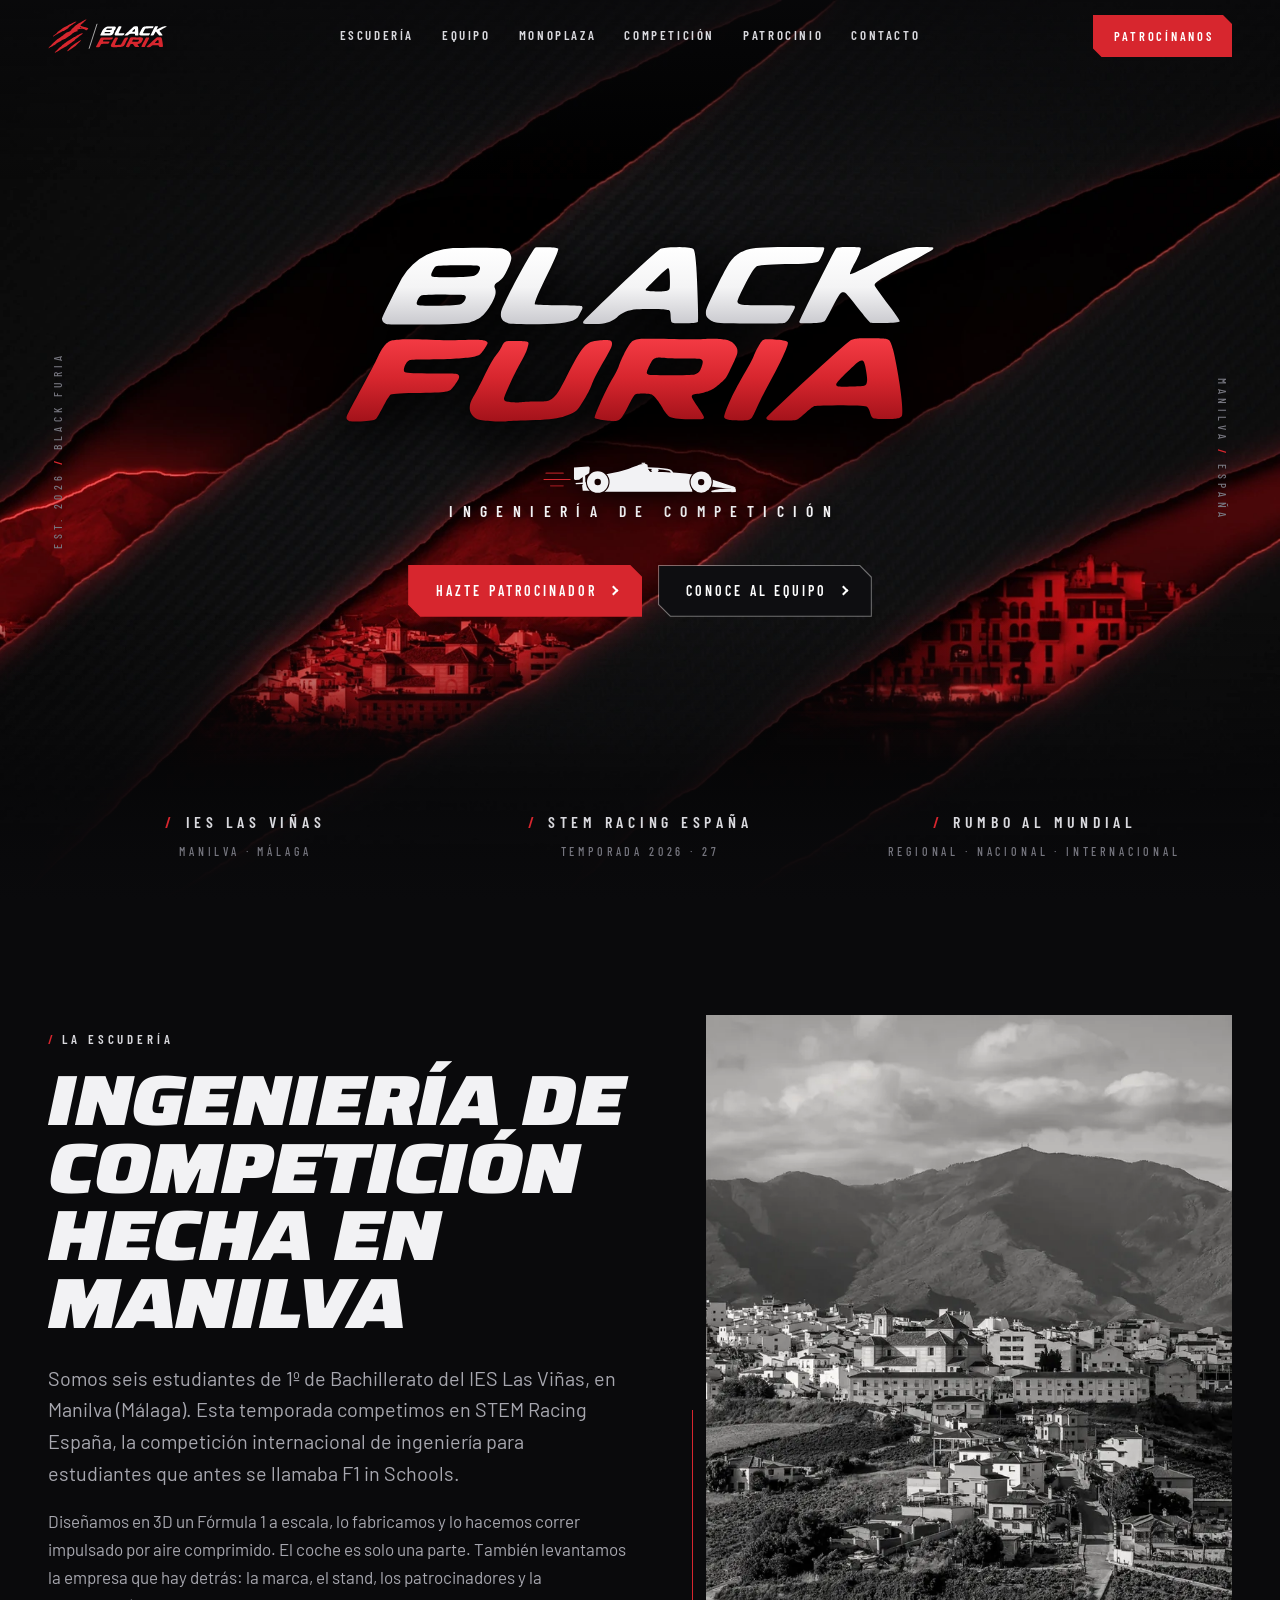
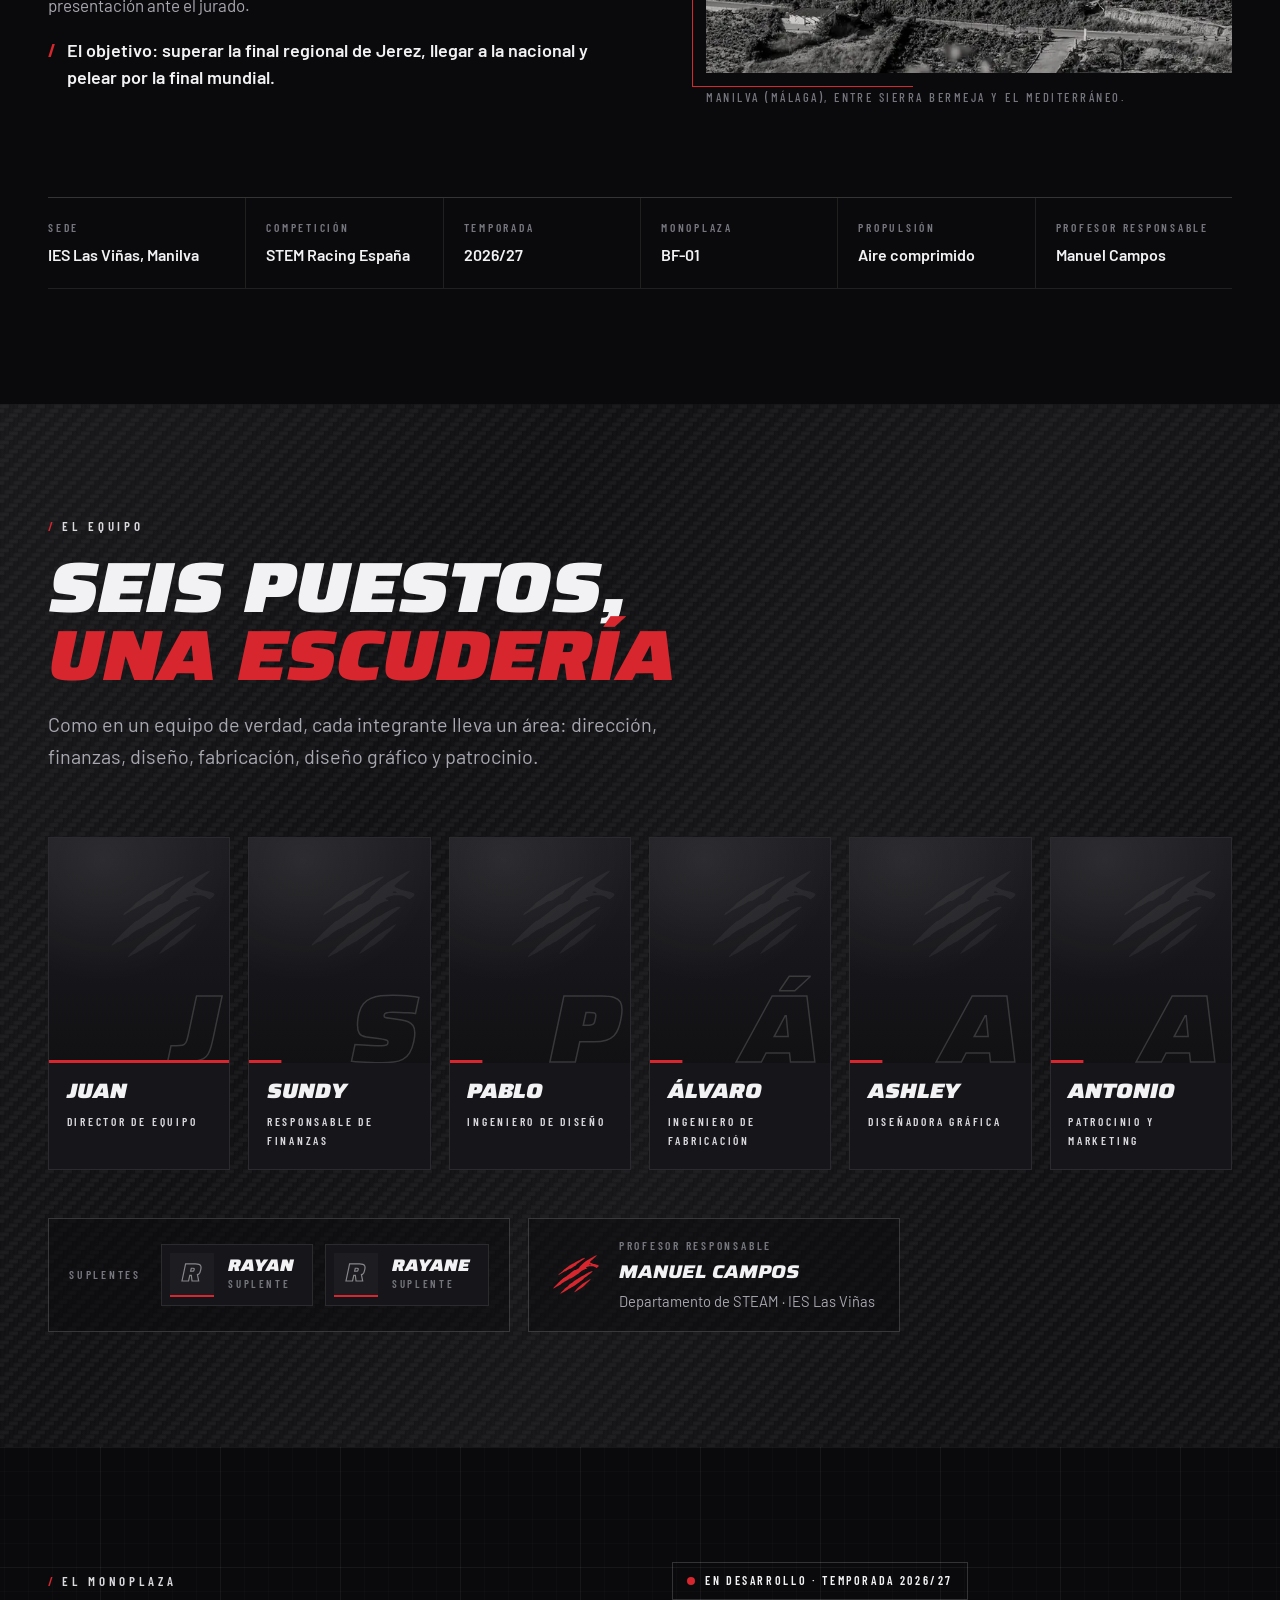
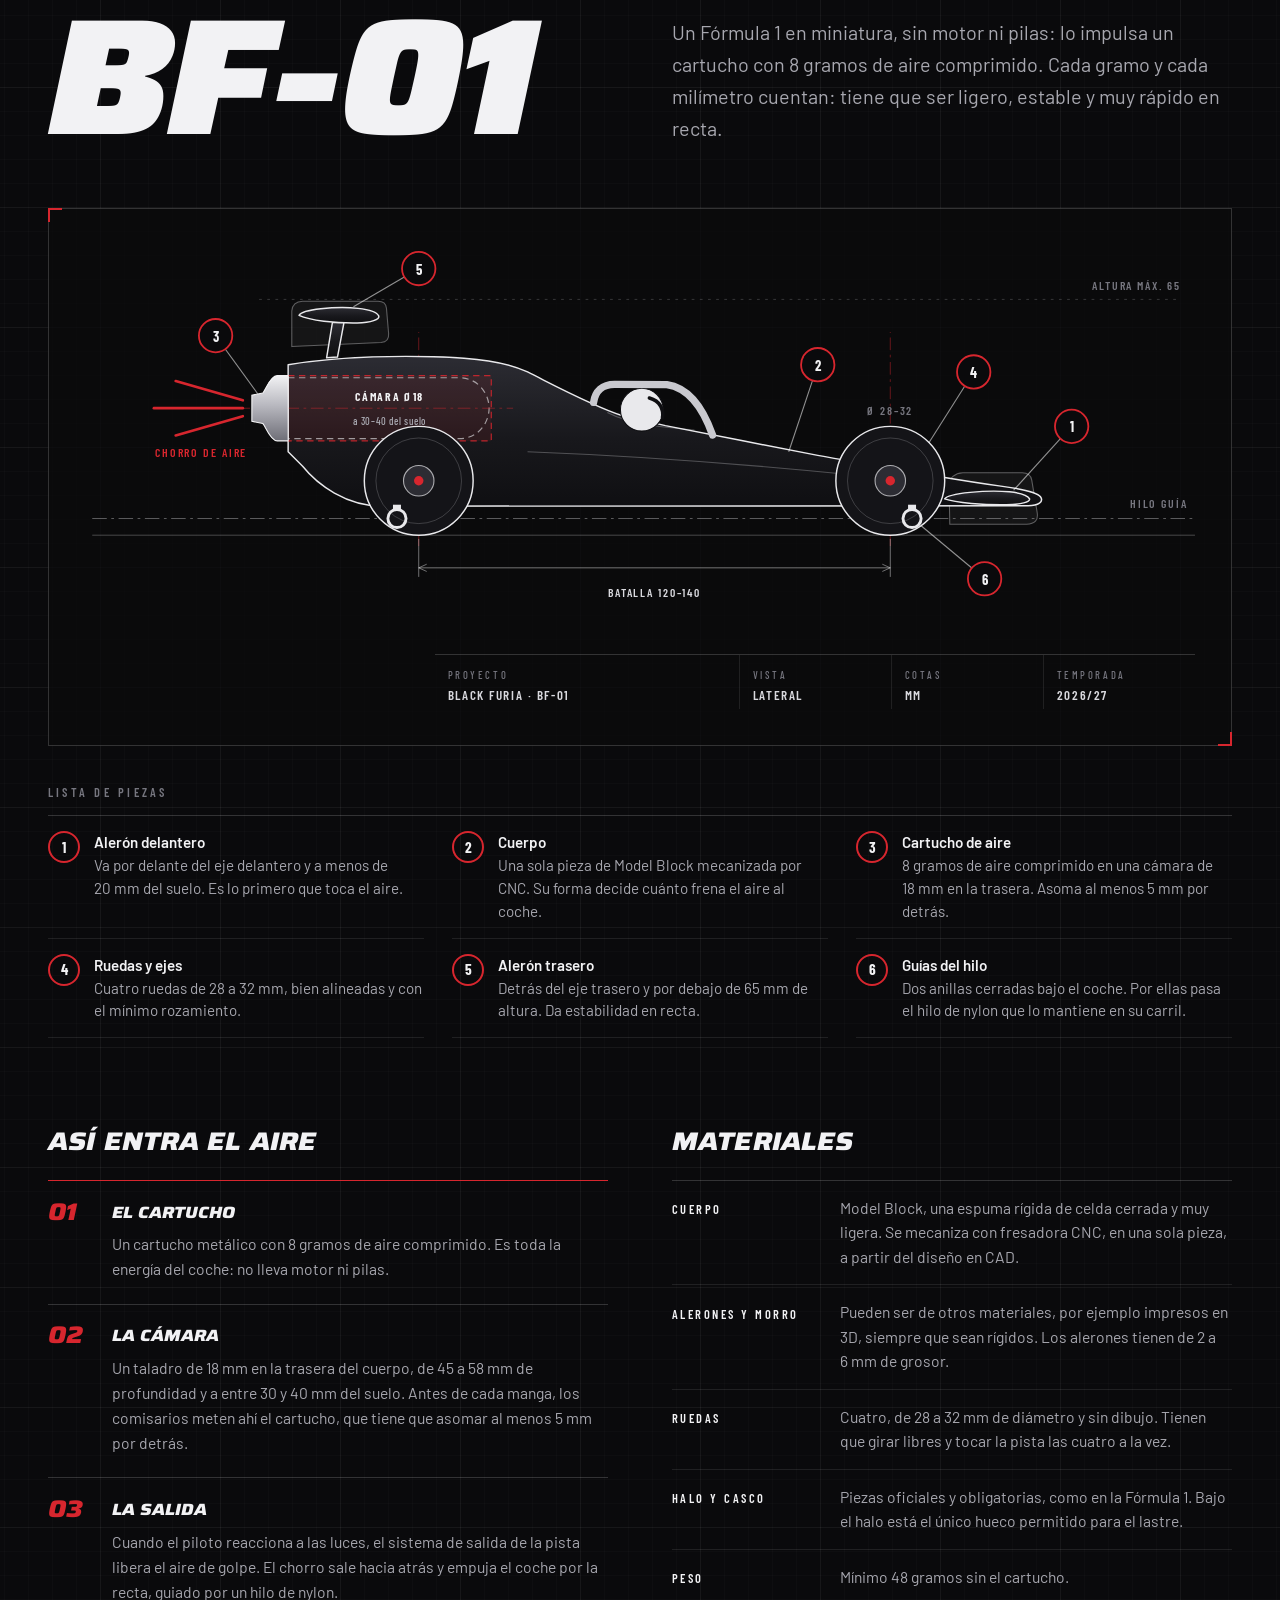
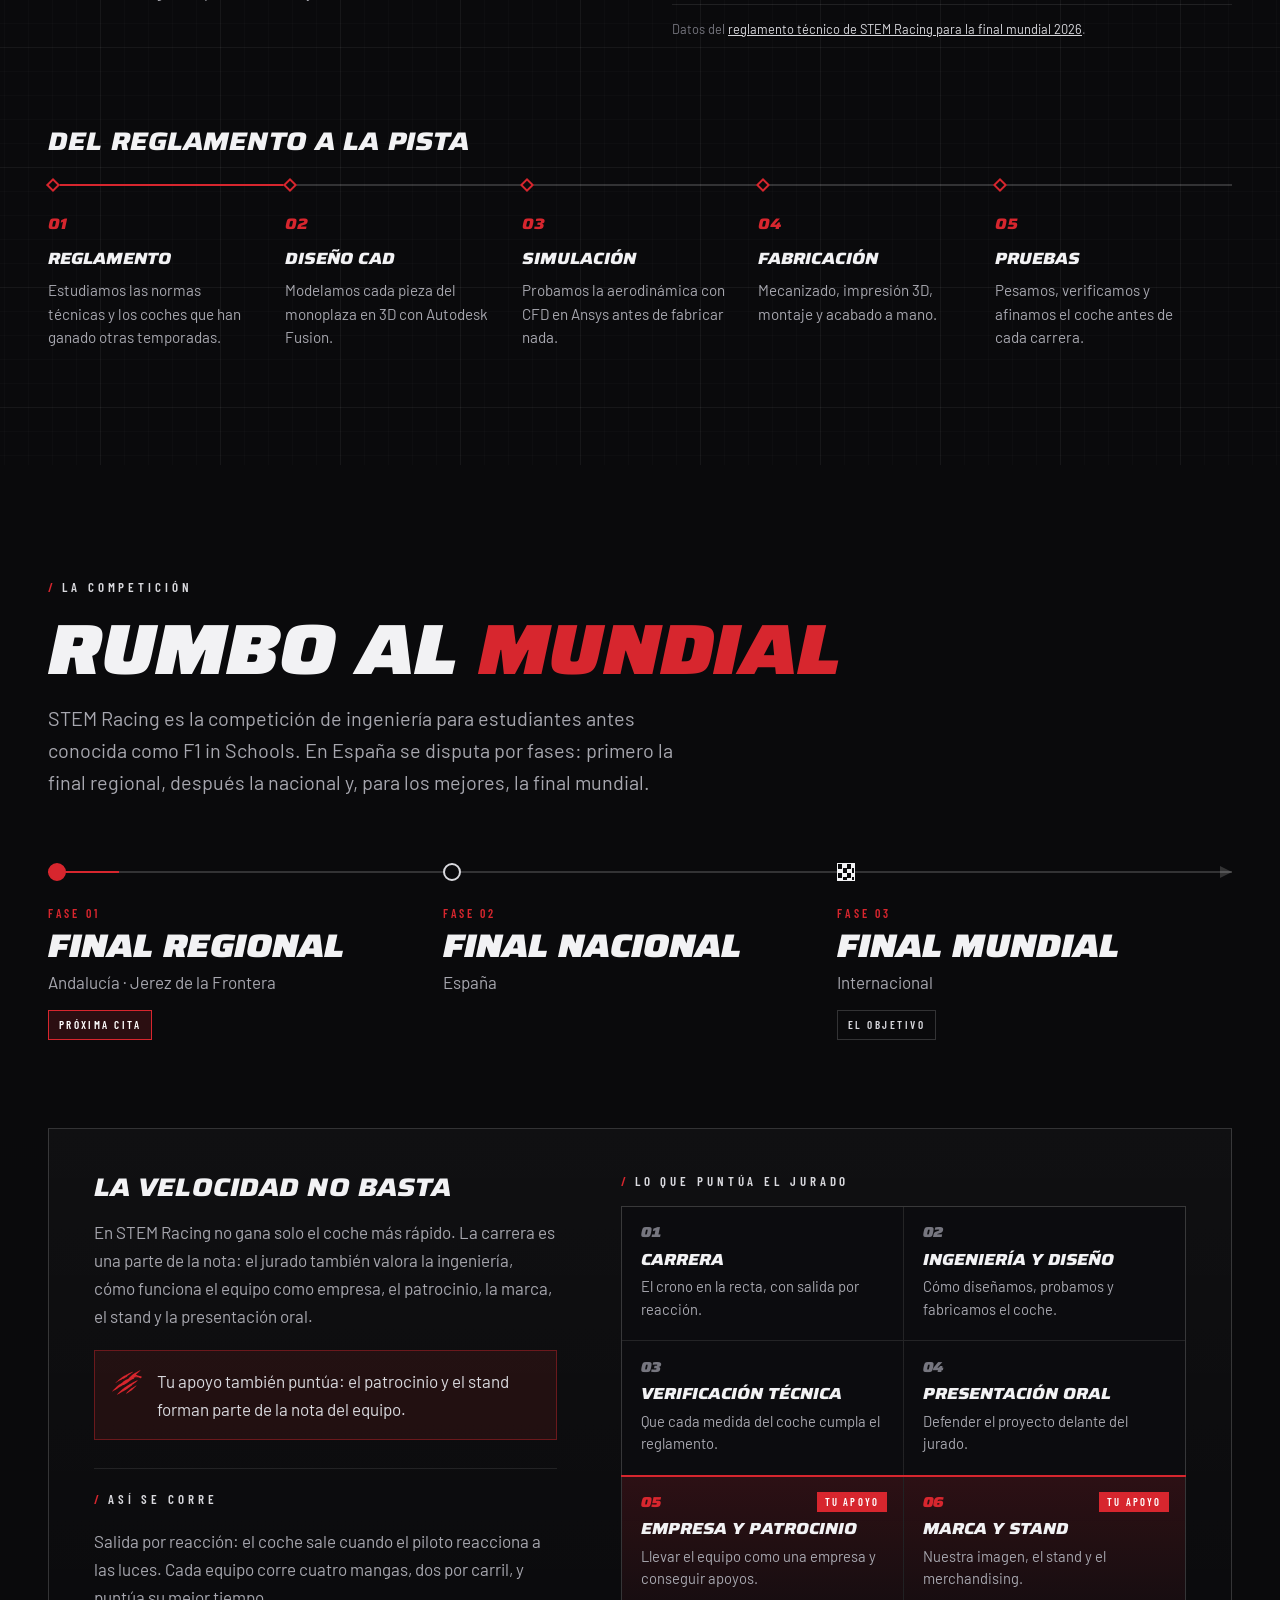
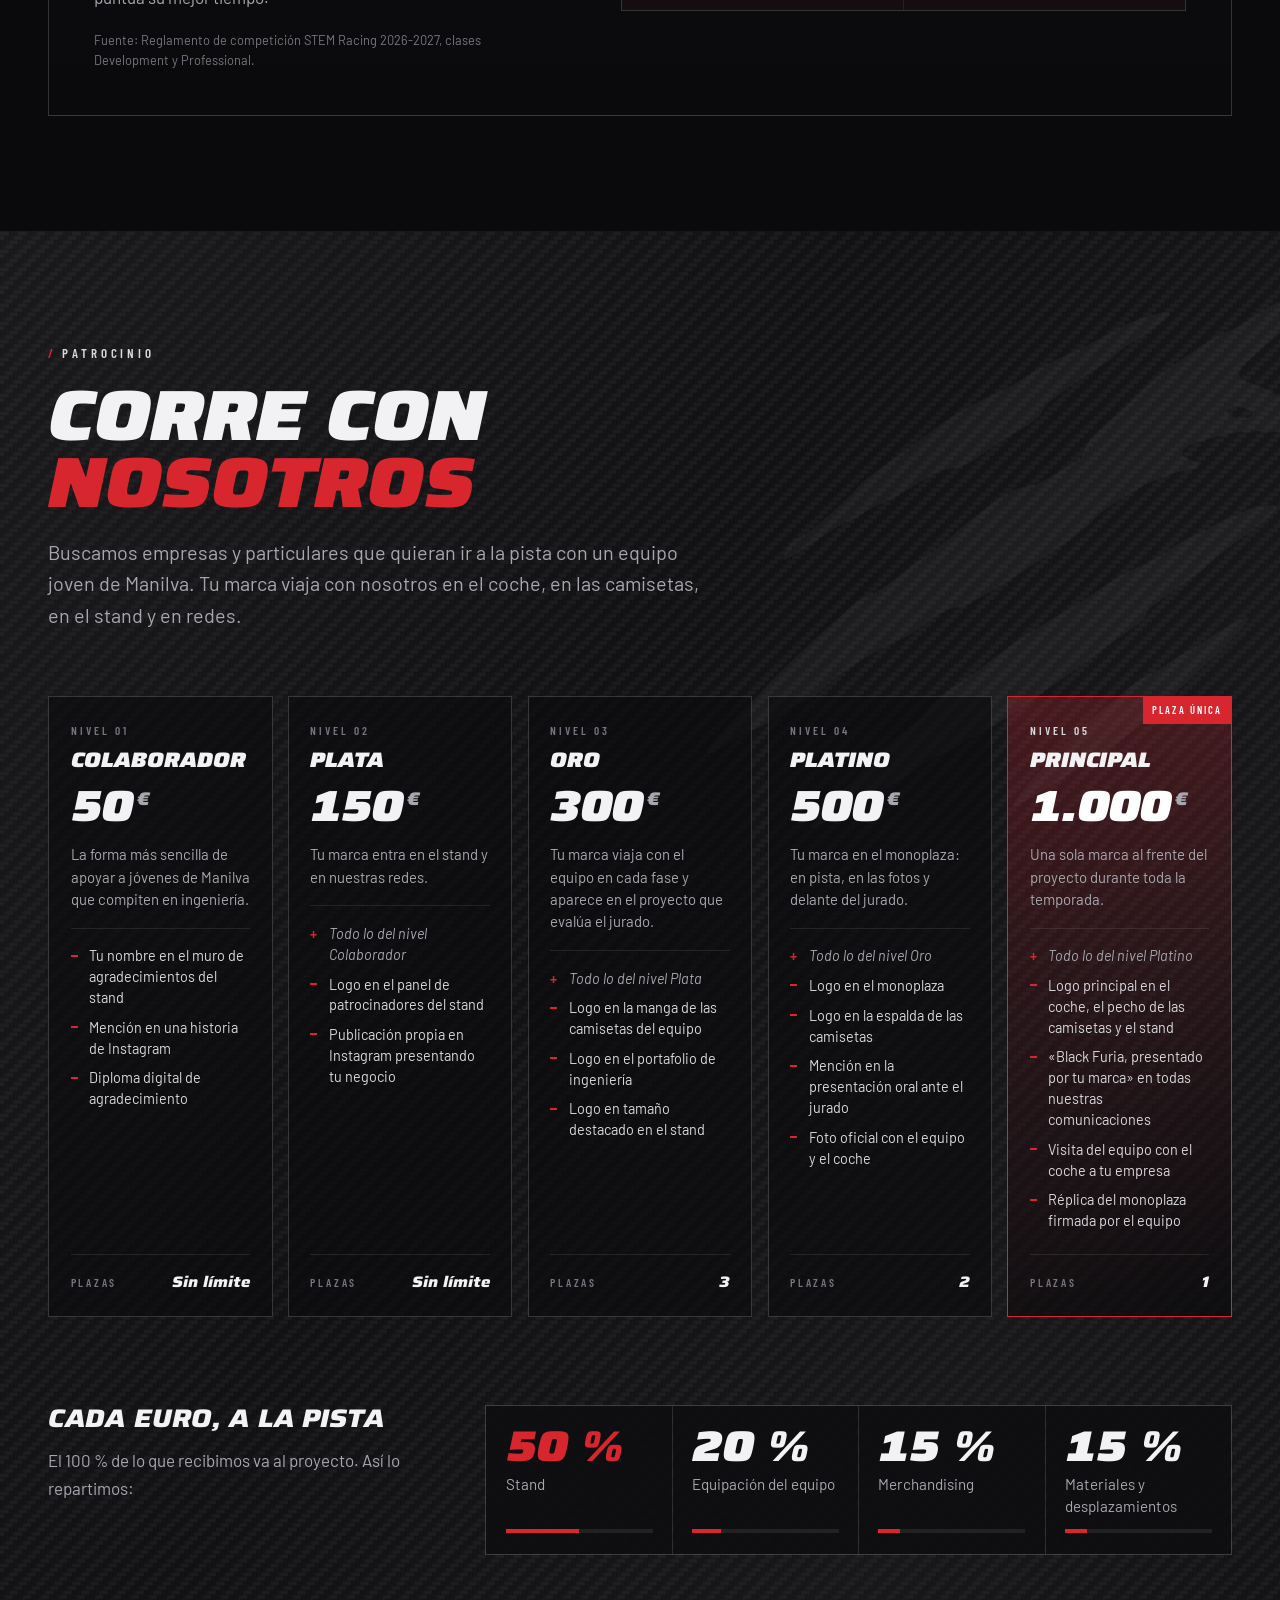
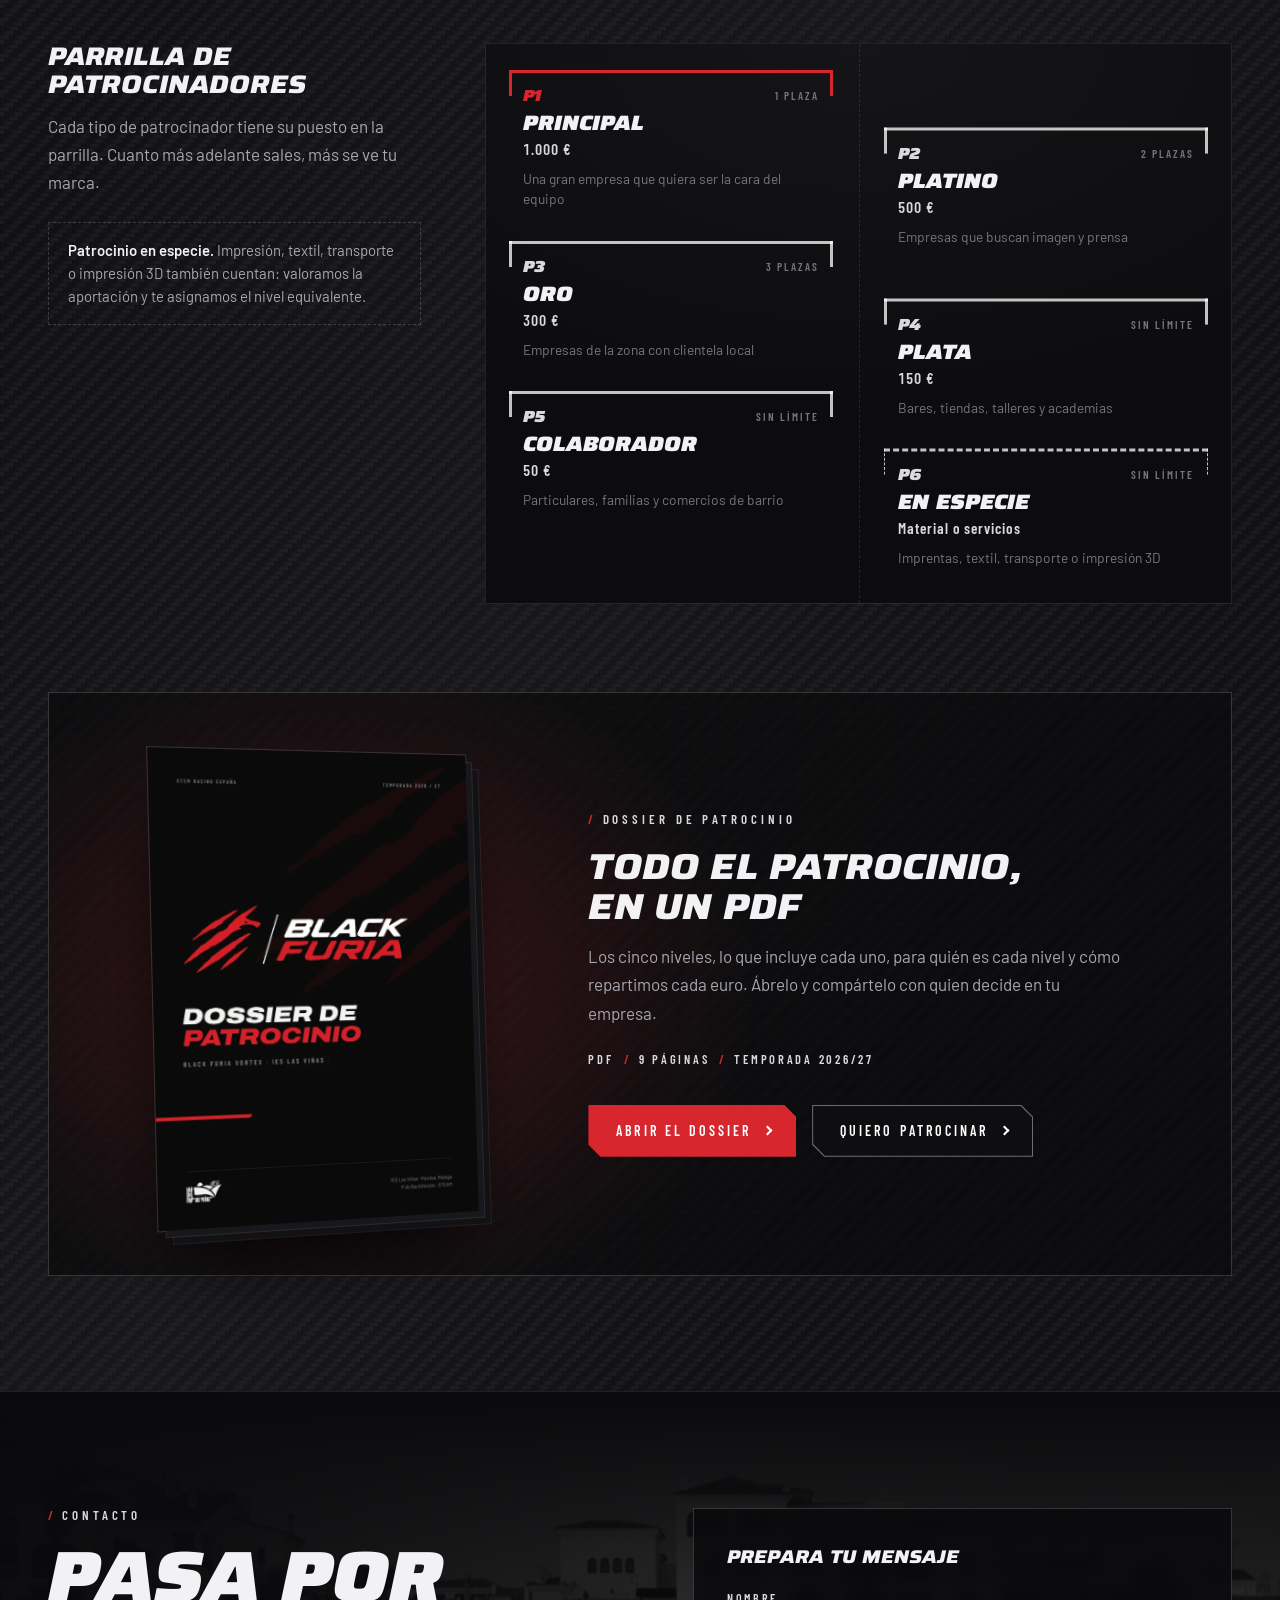
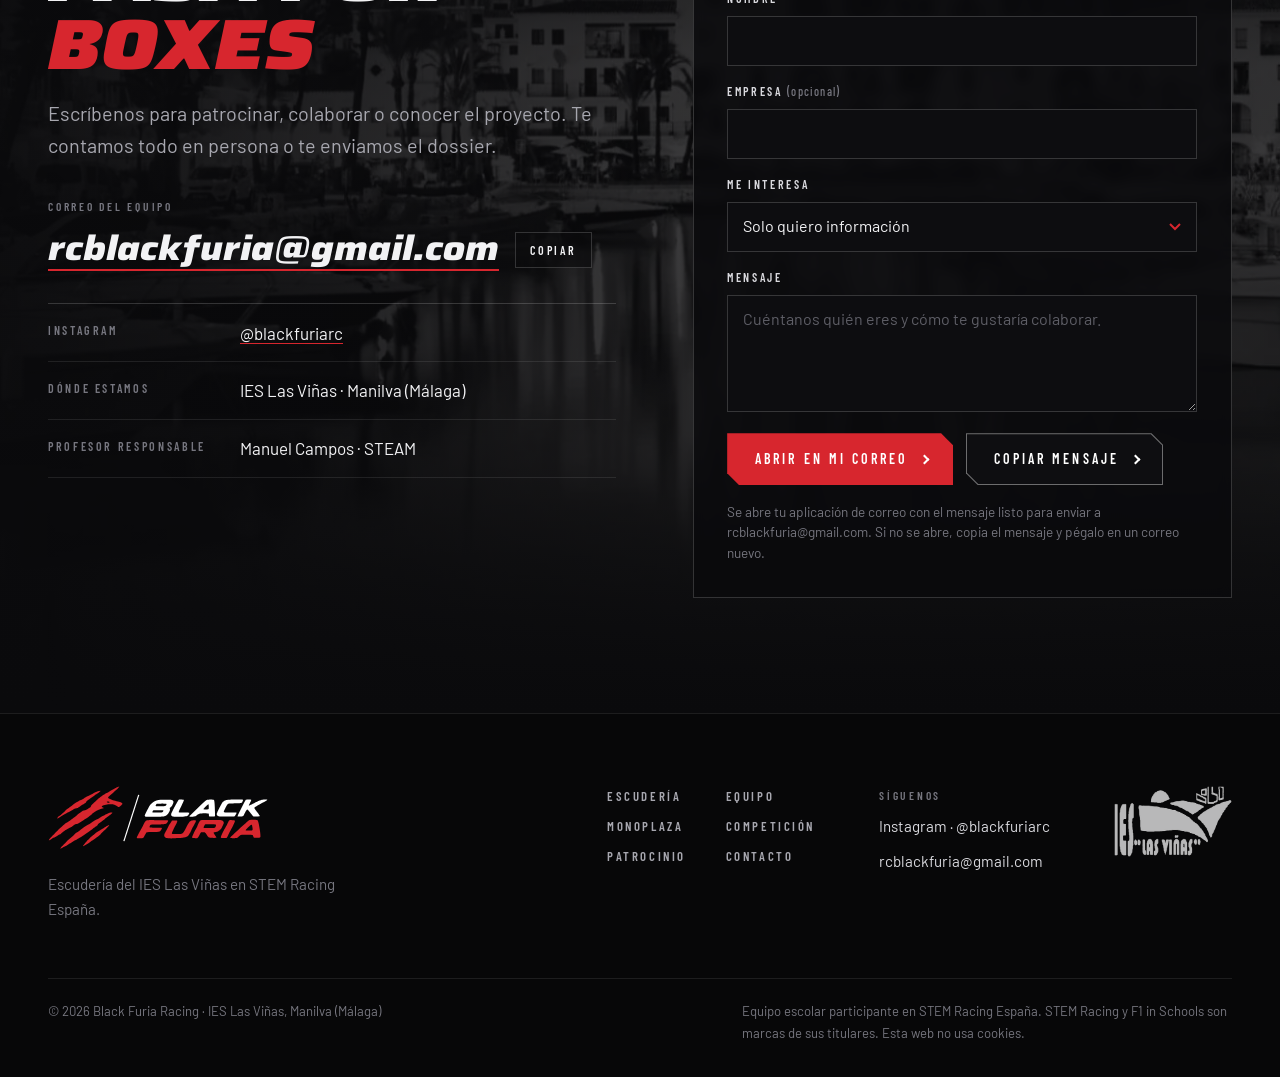
==== index.html @ 1905d2d4 "Web de Black Furia: primera versión Web estática de la escudería (HTML, CSS y JavaScript, sin nada q" ====
<!doctype html>
<html lang="es">
<head>
<meta charset="utf-8">
<meta name="viewport" content="width=device-width, initial-scale=1, viewport-fit=cover">
<title>Black Furia · Escudería del IES Las Viñas en STEM Racing España</title>
<meta name="claude:viewport-fit-sides" content="cover">
<meta name="description" content="Black Furia es la escudería del IES Las Viñas (Manilva, Málaga) en STEM Racing España. Diseñamos, fabricamos y hacemos correr un Fórmula 1 a escala. Buscamos patrocinadores para llegar a la final mundial.">
<meta name="theme-color" content="#0A0A0C">
<meta property="og:type" content="website">
<meta property="og:locale" content="es_ES">
<meta property="og:site_name" content="Black Furia">
<meta property="og:title" content="Black Furia · Escudería del IES Las Viñas">
<meta property="og:description" content="Ingeniería de competición hecha en Manilva. Seis estudiantes rumbo a la final mundial de STEM Racing.">
<meta property="og:image" content="assets/img/og-black-furia.jpg">
<meta property="og:image:width" content="1200">
<meta property="og:image:height" content="630">
<meta name="twitter:card" content="summary_large_image">
<link rel="icon" href="favicon.svg" type="image/svg+xml">
<link rel="icon" href="favicon-32.png" sizes="32x32" type="image/png">
<link rel="apple-touch-icon" href="apple-touch-icon.png">
<link rel="manifest" href="site.webmanifest">
<link rel="preload" href="assets/fonts/saira-italic-700-900.woff2" as="font" type="font/woff2" crossorigin>
<link rel="preload" href="assets/fonts/barlow-condensed-600.woff2" as="font" type="font/woff2" crossorigin>
<link rel="stylesheet" href="assets/css/main.css">
<script type="application/ld+json">
{"@context":"https://schema.org","@type":"SportsTeam","name":"Black Furia","alternateName":"Black Furia Racing","sport":"STEM Racing (antes F1 in Schools)","description":"Escudería del IES Las Viñas (Manilva, Málaga) en STEM Racing España.","email":"rcblackfuria@gmail.com","sameAs":["https://www.instagram.com/blackfuriarc/"],"location":{"@type":"Place","name":"IES Las Viñas","address":{"@type":"PostalAddress","addressLocality":"Manilva","addressRegion":"Málaga","addressCountry":"ES"}},"coach":{"@type":"Person","name":"Manuel Campos"}}
</script>
</head>
<body>
<a class="skip" href="#main">Saltar al contenido</a>

<!-- ============ NAV ============ -->
<header class="site-header" data-header>
  <div class="site-header__bar">
    <a class="brand" href="#inicio" aria-label="Black Furia, volver al inicio">
      <img src="assets/img/bf-lockup.svg" alt="" width="184" height="52">
    </a>
    <nav class="nav" aria-label="Secciones">
      <ul class="nav__list" data-nav>
        <li><a href="#escuderia">Escudería</a></li>
        <li><a href="#equipo">Equipo</a></li>
        <li><a href="#monoplaza">Monoplaza</a></li>
        <li><a href="#competicion">Competición</a></li>
        <li><a href="#patrocinio">Patrocinio</a></li>
        <li><a href="#contacto">Contacto</a></li>
      </ul>
    </nav>
    <a class="btn btn--sm site-header__cta" href="#patrocinio"><span>Patrocínanos</span></a>
    <button class="menu-toggle" type="button" aria-expanded="false" aria-controls="menu" data-menu-toggle>
      <span class="menu-toggle__bars" aria-hidden="true"><i></i><i></i></span>
      <span class="menu-toggle__label">Menú</span>
    </button>
  </div>
  <div class="menu" id="menu" data-menu hidden>
    <ul class="menu__list">
      <li><a href="#escuderia"><small>01</small>Escudería</a></li>
      <li><a href="#equipo"><small>02</small>Equipo</a></li>
      <li><a href="#monoplaza"><small>03</small>Monoplaza</a></li>
      <li><a href="#competicion"><small>04</small>Competición</a></li>
      <li><a href="#patrocinio"><small>05</small>Patrocinio</a></li>
      <li><a href="#contacto"><small>06</small>Contacto</a></li>
    </ul>
    <div class="menu__foot">
      <a class="btn" href="#patrocinio"><span>Hazte patrocinador</span></a>
      <p class="menu__meta">rcblackfuria@gmail.com<br>@blackfuriarc</p>
    </div>
  </div>
</header>

<main id="main">

<!-- ============ HERO ============ -->
<section class="hero" id="inicio" aria-label="Black Furia">
  <picture class="hero__plate">
    <source media="(max-aspect-ratio: 2/3)" srcset="assets/img/hero-mobile-780.webp 780w, assets/img/hero-mobile-1170.webp 1170w" sizes="100vw">
    <img src="assets/img/hero-desktop-1920.webp" srcset="assets/img/hero-desktop-1920.webp 1920w, assets/img/hero-desktop-2880.webp 2880w" sizes="100vw" width="2880" height="1620" alt="" fetchpriority="high" decoding="async">
  </picture>
  <div class="hero__sweep" aria-hidden="true"></div>
  <div class="hero__shade" aria-hidden="true"></div>

  <p class="hero__side hero__side--l" aria-hidden="true">Est. 2026 <b>/</b> Black Furia</p>
  <p class="hero__side hero__side--r" aria-hidden="true">Manilva <b>/</b> España</p>

  <div class="hero__inner">
    <h1 class="hero__title"><img src="assets/img/bf-wordmark-hero.svg" alt="Black Furia" width="2604" height="772"></h1>
    <div class="hero__tag">
      <svg class="hero__car" viewBox="0 0 1180 195" aria-hidden="true">
        <g stroke="currentColor" stroke-width="7" stroke-linecap="round" class="hero__lines">
          <line x1="12" y1="130" x2="118" y2="130" opacity=".75"/>
          <line x1="0" y1="169" x2="160" y2="169"/>
          <line x1="40" y1="208" x2="118" y2="208" opacity=".6"/>
        </g>
        <use href="#f1-shape" x="180" y="0" class="hero__car-body"/>
      </svg>
      <p>Ingeniería de competición</p>
    </div>
    <div class="hero__cta">
      <a class="btn" href="#patrocinio"><span>Hazte patrocinador</span></a>
      <a class="btn btn--ghost" href="#equipo"><span>Conoce al equipo</span></a>
    </div>
    <p class="hero__mini"><span>IES Las Viñas · Manilva</span><span><b>/</b> STEM Racing España · 2026/27</span></p>
  </div>

  <ul class="hero__cells">
    <li><strong><b>/</b>IES Las Viñas</strong><span>Manilva · Málaga</span></li>
    <li><strong><b>/</b>STEM Racing España</strong><span>Temporada 2026 · 27</span></li>
    <li><strong><b>/</b>Rumbo al Mundial</strong><span>Regional · Nacional · Internacional</span></li>
  </ul>
</section>

<!-- ============ ESCUDERÍA ============ -->
<section class="section intro" id="escuderia" aria-labelledby="escuderia-t">
  <div class="wrap intro__grid">
    <div class="intro__text">
      <p class="label">La escudería</p>
      <h2 class="h2" id="escuderia-t">Ingeniería de competición hecha en Manilva</h2>
      <p class="lead">Somos seis estudiantes de 1º de Bachillerato del IES Las Viñas, en Manilva (Málaga). Esta temporada competimos en STEM Racing España, la competición internacional de ingeniería para estudiantes que antes se llamaba F1 in Schools.</p>
      <p>Diseñamos en 3D un Fórmula 1 a escala, lo fabricamos y lo hacemos correr impulsado por aire comprimido. El coche es solo una parte. También levantamos la empresa que hay detrás: la marca, el stand, los patrocinadores y la presentación ante el jurado.</p>
      <p class="intro__goal">El objetivo: superar la final regional de Jerez, llegar a la nacional y pelear por la final mundial.</p>
    </div>
    <figure class="intro__photo">
      <div class="intro__frame"><img src="assets/img/manilva-bn.webp" width="1600" height="911" loading="lazy" decoding="async" alt="Vista de Manilva con Sierra Bermeja al fondo"></div>
      <figcaption>Manilva (Málaga), entre Sierra Bermeja y el Mediterráneo.</figcaption>
    </figure>
  </div>

  <div class="wrap">
    <dl class="factsheet" aria-label="Ficha de la escudería">
      <div><dt>Sede</dt><dd>IES Las Viñas, Manilva</dd></div>
      <div><dt>Competición</dt><dd>STEM Racing España</dd></div>
      <div><dt>Temporada</dt><dd>2026/27</dd></div>
      <div><dt>Monoplaza</dt><dd>BF-01</dd></div>
      <div><dt>Propulsión</dt><dd>Aire comprimido</dd></div>
      <div><dt>Profesor responsable</dt><dd>Manuel Campos</dd></div>
    </dl>
  </div>
</section>

<!-- ============ EQUIPO ============ -->
<section class="section team carbon" id="equipo" aria-labelledby="equipo-t">
  <div class="wrap">
    <header class="section-head">
      <p class="label">El equipo</p>
      <h2 class="h2" id="equipo-t">Seis puestos, <span class="red">una escudería</span></h2>
      <p class="lead">Como en un equipo de verdad, cada integrante lleva un área: dirección, finanzas, diseño, fabricación, diseño gráfico y patrocinio.</p>
    </header>

    <ol class="roster">
      <li class="driver driver--lead">
        <div class="driver__photo" aria-hidden="true"><span class="driver__initial">J</span></div>
        <div class="driver__body"><h3 class="driver__name">Juan</h3><p class="driver__role">Director de equipo</p></div>
      </li>
      <li class="driver">
        <div class="driver__photo" aria-hidden="true"><span class="driver__initial">S</span></div>
        <div class="driver__body"><h3 class="driver__name">Sundy</h3><p class="driver__role">Responsable de finanzas</p></div>
      </li>
      <li class="driver">
        <div class="driver__photo" aria-hidden="true"><span class="driver__initial">P</span></div>
        <div class="driver__body"><h3 class="driver__name">Pablo</h3><p class="driver__role">Ingeniero de diseño</p></div>
      </li>
      <li class="driver">
        <div class="driver__photo" aria-hidden="true"><span class="driver__initial">Á</span></div>
        <div class="driver__body"><h3 class="driver__name">Álvaro</h3><p class="driver__role">Ingeniero de fabricación</p></div>
      </li>
      <li class="driver">
        <div class="driver__photo" aria-hidden="true"><span class="driver__initial">A</span></div>
        <div class="driver__body"><h3 class="driver__name">Ashley</h3><p class="driver__role">Diseñadora gráfica</p></div>
      </li>
      <li class="driver">
        <div class="driver__photo" aria-hidden="true"><span class="driver__initial">A</span></div>
        <div class="driver__body"><h3 class="driver__name">Antonio</h3><p class="driver__role">Patrocinio y marketing</p></div>
      </li>
    </ol>

    <div class="team-extra">
      <div class="bench">
        <h3 class="bench__h">Suplentes</h3>
        <ul class="bench__list">
          <li class="reserve"><span class="reserve__initial" aria-hidden="true">R</span><span class="reserve__name">Rayan</span><span class="reserve__role">Suplente</span></li>
          <li class="reserve"><span class="reserve__initial" aria-hidden="true">R</span><span class="reserve__name">Rayane</span><span class="reserve__role">Suplente</span></li>
        </ul>
      </div>
      <div class="coach">
        <img src="assets/img/bf-symbol.svg" alt="" width="60" height="52" class="coach__mark">
        <p><span class="coach__k">Profesor responsable</span><strong>Manuel Campos</strong><span class="coach__v">Departamento de STEAM · IES Las Viñas</span></p>
      </div>
    </div>
  </div>
</section>

<!-- ============ MONOPLAZA ============ -->
<section class="section car blueprint" id="monoplaza" aria-labelledby="monoplaza-t">
  <div class="wrap">
    <header class="section-head section-head--split">
      <div>
        <p class="label">El monoplaza</p>
        <h2 class="h2 car__title" id="monoplaza-t">BF-01</h2>
      </div>
      <div>
        <p class="chip"><i aria-hidden="true"></i>En desarrollo · Temporada 2026/27</p>
        <p class="lead">Un Fórmula 1 en miniatura, sin motor ni pilas: lo impulsa un cartucho con 8&nbsp;gramos de aire comprimido. Cada gramo y cada milímetro cuentan: tiene que ser ligero, estable y muy rápido en recta.</p>
      </div>
    </header>

    <figure class="drawing">
      <div class="drawing__sheet">
        <svg class="drawing__svg" viewBox="-224 -320 1224 420" role="img" aria-labelledby="drawing-t">
        <title id="drawing-t">Vista lateral de un monoplaza de STEM Racing: el cartucho de 8 gramos de aire comprimido va en una cámara taladrada en la trasera del cuerpo y asoma por detrás; en la salida, el aire sale de golpe hacia atrás y empuja el coche.</title>
        <defs><linearGradient id="car-fill" x1="0" y1="0" x2="0" y2="1"><stop offset="0" stop-color="#2C2C33"/><stop offset=".55" stop-color="#18181C"/><stop offset="1" stop-color="#0F0F12"/></linearGradient><linearGradient id="metal" x1="0" y1="0" x2="0" y2="1"><stop offset="0" stop-color="#F2F2F4"/><stop offset=".45" stop-color="#B9B9C0"/><stop offset="1" stop-color="#6E6E77"/></linearGradient></defs>
        <line class="dw-envelope" x1="-32.0" y1="-260.0" x2="984.0" y2="-260.0"/>
        <text class="dw-note" x="984.0" y="-270.4" text-anchor="end">ALTURA MÁX. 65</text>
        <line class="dw-ground" x1="-216.0" y1="-0.0" x2="1000.0" y2="-0.0"/>
        <line class="dw-tether" x1="-216.0" y1="-18.4" x2="1000.0" y2="-18.4"/>
        <text class="dw-note" x="992.0" y="-29.6" text-anchor="end">HILO GUÍA</text>
        <line class="dw-axis" x1="144.0" y1="12.0" x2="144.0" y2="-224.0"/>
        <line class="dw-axis" x1="664.0" y1="12.0" x2="664.0" y2="-224.0"/>
        <path class="dw-plate" d="M 4.0,-208.0 L 102.4,-212.4 Q 111.6,-213.2 110.8,-222.4 L 108.4,-250.4 Q 107.6,-258.0 99.2,-258.0 L 16.0,-258.0 Q 4.8,-257.6 4.0,-247.2 Z"/>
        <path class="dw-plate" d="M 729.6,-12.0 L 814.4,-12.0 Q 828.0,-12.4 826.0,-24.8 L 820.0,-60.8 Q 818.4,-68.8 809.6,-68.8 L 744.0,-68.8 Q 730.4,-68.0 728.8,-55.2 Z"/>
        <path class="dw-body" d="M 42.4,-195.6 L 54.4,-196.4 L 61.6,-234.8 L 48.8,-234.4 Z"/>
        <path class="dw-body" d="M 0.0,-92.0 L 0.0,-188.0 C 40.0,-194.4 96.0,-198.4 160.0,-196.8 C 208.0,-195.6 240.0,-191.2 264.0,-180.0 C 296.0,-164.0 336.0,-142.4 368.0,-132.0 L 416.0,-120.8 C 472.0,-110.4 528.0,-98.4 584.0,-88.0 C 648.0,-76.8 720.0,-63.2 784.0,-54.4 C 808.0,-51.2 825.6,-48.0 829.6,-42.4 C 833.6,-36.8 827.2,-32.4 816.0,-32.4 L 104.0,-32.0 C 64.0,-32.0 32.0,-56.0 16.0,-76.0 C 8.0,-84.0 3.2,-88.8 0.0,-92.0 Z"/>
        <path class="dw-line" d="M 264.0,-92.0 C 368.0,-88.0 488.0,-80.0 624.0,-66.4"/>
        <path class="dw-line" d="M 352.0,-135.2 C 376.0,-122.4 416.0,-118.4 448.0,-116.0"/>
        <path class="dw-hidden dw-hidden--chamber" d="M 0.0,-176.0 L 224.0,-176.0 L 224.0,-104.0 L 0.0,-104.0"/>
        <path class="dw-hidden" d="M 0.0,-173.6 L 188.0,-173.6 C 211.2,-173.6 221.6,-154.4 221.6,-140.0 C 221.6,-125.6 211.2,-106.4 188.0,-106.4 L 0.0,-106.4"/>
        <line class="dw-axis dw-axis--h" x1="-56.0" y1="-140.0" x2="248.0" y2="-140.0"/>
        <text class="dw-in" x="112.0" y="-153.6" text-anchor="middle" dominant-baseline="central">CÁMARA Ø18</text>
        <text class="dw-in dw-in--sub" x="112.0" y="-125.6" text-anchor="middle" dominant-baseline="central">a 30–40 del suelo</text>
        <path class="dw-metal" d="M 0.0,-176.0 L -12.0,-176.0 C -20.0,-176.0 -25.6,-158.4 -28.0,-156.8 L -40.0,-154.4 L -40.0,-125.6 L -28.0,-123.2 C -25.6,-121.6 -20.0,-104.0 -12.0,-104.0 L 0.0,-104.0 Z"/>
        <g class="dw-jet"><line x1="-50.0" y1="-148.8" x2="-124.0" y2="-170.0"/><line x1="-50.0" y1="-140.0" x2="-148.0" y2="-140.0"/><line x1="-50.0" y1="-131.2" x2="-124.0" y2="-110.0"/></g>
        <text class="dw-note dw-note--red" x="-96.0" y="-86.0" text-anchor="middle">CHORRO DE AIRE</text>
        <circle class="dw-helmet" cx="390.0" cy="-138.4" r="23.6"/>
        <path class="dw-visor" d="M 398.4,-151.2 C 410.4,-148.0 414.4,-138.4 412.8,-129.6"/>
        <path class="dw-halo" d="M 468.0,-110.4 C 457.6,-140.0 442.4,-162.4 417.6,-166.0 L 360.0,-166.4 C 346.4,-166.4 338.4,-158.4 336.8,-146.4"/>
        <path class="dw-body" d="M 100.0,-241.6 C 96.0,-250.4 64.0,-252.8 36.0,-249.6 C 22.0,-248.0 13.6,-245.2 12.0,-242.4 C 24.0,-236.8 52.0,-233.6 76.0,-234.0 C 92.0,-234.4 100.8,-238.0 100.0,-241.6 Z"/>
        <path class="dw-body" d="M 817.6,-40.0 C 813.6,-48.0 784.0,-50.4 752.0,-47.2 C 736.0,-45.6 725.6,-42.8 724.0,-40.0 C 736.0,-35.6 768.0,-33.2 792.0,-33.6 C 808.0,-34.0 818.4,-36.4 817.6,-40.0 Z"/>
        <g class="dw-wheel"><circle cx="144.0" cy="-60.0" r="60.0"/><circle class="dw-wheel__in" cx="144.0" cy="-60.0" r="47.2"/><circle class="dw-wheel__hub" cx="144.0" cy="-60.0" r="16.8"/><circle class="dw-wheel__axle" cx="144.0" cy="-60.0" r="5.2"/></g>
        <g class="dw-wheel"><circle cx="664.0" cy="-60.0" r="60.0"/><circle class="dw-wheel__in" cx="664.0" cy="-60.0" r="47.2"/><circle class="dw-wheel__hub" cx="664.0" cy="-60.0" r="16.8"/><circle class="dw-wheel__axle" cx="664.0" cy="-60.0" r="5.2"/></g>
        <g class="dw-guide"><rect x="115.6" y="-33.6" width="8.8" height="6.4"/><circle cx="120.0" cy="-18.4" r="10.0"/></g>
        <g class="dw-guide"><rect x="683.6" y="-33.6" width="8.8" height="6.4"/><circle cx="688.0" cy="-18.4" r="10.0"/></g>
        <g class="dw-dim"><line x1="144.0" y1="4.0" x2="144.0" y2="46.0"/><line x1="664.0" y1="4.0" x2="664.0" y2="46.0"/><line x1="144.0" y1="36.0" x2="664.0" y2="36.0"/><path d="M 144.0,36.0 l 8.8,-4.0 M 144.0,36.0 l 8.8,4.0 M 664.0,36.0 l -8.8,-4.0 M 664.0,36.0 l -8.8,4.0"/><text x="404.0" y="62.4" dominant-baseline="central">BATALLA 120–140</text></g>
        <text class="dw-note" x="664.0" y="-132.8" text-anchor="middle">Ø 28–32</text>
        <g class="balloon"><line x1="800.0" y1="-49.6" x2="851.6" y2="-106.4"/><circle cx="864.0" cy="-120.0" r="18.4"/><text x="864.0" y="-120.0" dominant-baseline="central">1</text></g>
        <g class="balloon"><line x1="552.0" y1="-92.0" x2="578.2" y2="-170.5"/><circle cx="584.0" cy="-188.0" r="18.4"/><text x="584.0" y="-188.0" dominant-baseline="central">2</text></g>
        <g class="balloon"><line x1="-33.6" y1="-156.0" x2="-69.2" y2="-205.1"/><circle cx="-80.0" cy="-220.0" r="18.4"/><text x="-80.0" y="-220.0" dominant-baseline="central">3</text></g>
        <g class="balloon"><line x1="706.4" y1="-101.6" x2="746.2" y2="-164.5"/><circle cx="756.0" cy="-180.0" r="18.4"/><text x="756.0" y="-180.0" dominant-baseline="central">4</text></g>
        <g class="balloon"><line x1="72.0" y1="-252.0" x2="128.1" y2="-284.7"/><circle cx="144.0" cy="-294.0" r="18.4"/><text x="144.0" y="-294.0" dominant-baseline="central">5</text></g>
        <g class="balloon"><line x1="698.0" y1="-10.4" x2="753.9" y2="36.2"/><circle cx="768.0" cy="48.0" r="18.4"/><text x="768.0" y="48.0" dominant-baseline="central">6</text></g>
        </svg>
        <div class="titleblock" aria-hidden="true">
          <span><em>Proyecto</em>Black Furia · BF-01</span>
          <span><em>Vista</em>Lateral</span>
          <span><em>Cotas</em>mm</span>
          <span><em>Temporada</em>2026/27</span>
        </div>
      </div>
      <figcaption class="partslist">
        <p class="partslist__h">Lista de piezas</p>
        <ol>
          <li><b>1</b><span><strong>Alerón delantero</strong>Va por delante del eje delantero y a menos de 20&nbsp;mm del suelo. Es lo primero que toca el aire.</span></li>
          <li><b>2</b><span><strong>Cuerpo</strong>Una sola pieza de Model Block mecanizada por CNC. Su forma decide cuánto frena el aire al coche.</span></li>
          <li><b>3</b><span><strong>Cartucho de aire</strong>8&nbsp;gramos de aire comprimido en una cámara de 18&nbsp;mm en la trasera. Asoma al menos 5&nbsp;mm por detrás.</span></li>
          <li><b>4</b><span><strong>Ruedas y ejes</strong>Cuatro ruedas de 28 a 32&nbsp;mm, bien alineadas y con el mínimo rozamiento.</span></li>
          <li><b>5</b><span><strong>Alerón trasero</strong>Detrás del eje trasero y por debajo de 65&nbsp;mm de altura. Da estabilidad en recta.</span></li>
          <li><b>6</b><span><strong>Guías del hilo</strong>Dos anillas cerradas bajo el coche. Por ellas pasa el hilo de nylon que lo mantiene en su carril.</span></li>
        </ol>
      </figcaption>
    </figure>

    <div class="howair">
      <div class="howair__steps">
        <h3 class="h3">Así entra el aire</h3>
        <ol class="airsteps">
          <li><span class="airsteps__n">01</span><strong>El cartucho</strong><p>Un cartucho metálico con 8&nbsp;gramos de aire comprimido. Es toda la energía del coche: no lleva motor ni pilas.</p></li>
          <li><span class="airsteps__n">02</span><strong>La cámara</strong><p>Un taladro de 18&nbsp;mm en la trasera del cuerpo, de 45 a 58&nbsp;mm de profundidad y a entre 30 y 40&nbsp;mm del suelo. Antes de cada manga, los comisarios meten ahí el cartucho, que tiene que asomar al menos 5&nbsp;mm por detrás.</p></li>
          <li><span class="airsteps__n">03</span><strong>La salida</strong><p>Cuando el piloto reacciona a las luces, el sistema de salida de la pista libera el aire de golpe. El chorro sale hacia atrás y empuja el coche por la recta, guiado por un hilo de nylon.</p></li>
        </ol>
      </div>
      <div class="materials">
        <h3 class="h3">Materiales</h3>
        <dl class="materials__list">
          <div><dt>Cuerpo</dt><dd>Model Block, una espuma rígida de celda cerrada y muy ligera. Se mecaniza con fresadora CNC, en una sola pieza, a partir del diseño en CAD.</dd></div>
          <div><dt>Alerones y morro</dt><dd>Pueden ser de otros materiales, por ejemplo impresos en 3D, siempre que sean rígidos. Los alerones tienen de 2 a 6&nbsp;mm de grosor.</dd></div>
          <div><dt>Ruedas</dt><dd>Cuatro, de 28 a 32&nbsp;mm de diámetro y sin dibujo. Tienen que girar libres y tocar la pista las cuatro a la vez.</dd></div>
          <div><dt>Halo y casco</dt><dd>Piezas oficiales y obligatorias, como en la Fórmula 1. Bajo el halo está el único hueco permitido para el lastre.</dd></div>
          <div><dt>Peso</dt><dd>Mínimo 48&nbsp;gramos sin el cartucho.</dd></div>
        </dl>
        <p class="source">Datos del <a href="https://www.stemracing.com/s/SRWF26_Technical_Regulations-1.pdf" target="_blank" rel="noopener">reglamento técnico de STEM Racing para la final mundial 2026</a>.</p>
      </div>
    </div>

    <div class="process">
      <h3 class="h3">Del reglamento a la pista</h3>
      <ol class="process__list">
        <li><span class="process__n">01</span><strong>Reglamento</strong><p>Estudiamos las normas técnicas y los coches que han ganado otras temporadas.</p></li>
        <li><span class="process__n">02</span><strong>Diseño CAD</strong><p>Modelamos cada pieza del monoplaza en 3D con Autodesk Fusion.</p></li>
        <li><span class="process__n">03</span><strong>Simulación</strong><p>Probamos la aerodinámica con CFD en Ansys antes de fabricar nada.</p></li>
        <li><span class="process__n">04</span><strong>Fabricación</strong><p>Mecanizado, impresión 3D, montaje y acabado a mano.</p></li>
        <li><span class="process__n">05</span><strong>Pruebas</strong><p>Pesamos, verificamos y afinamos el coche antes de cada carrera.</p></li>
      </ol>
    </div>
  </div>
</section>

<!-- ============ COMPETICIÓN ============ -->
<section class="section comp" id="competicion" aria-labelledby="competicion-t">
  <div class="wrap">
    <header class="section-head">
      <p class="label">La competición</p>
      <h2 class="h2" id="competicion-t">Rumbo al <span class="red">Mundial</span></h2>
      <p class="lead">STEM Racing es la competición de ingeniería para estudiantes antes conocida como F1 in Schools. En España se disputa por fases: primero la final regional, después la nacional y, para los mejores, la final mundial.</p>
    </header>

    <ol class="route" aria-label="Fases de la temporada">
      <li class="route__stage is-next">
        <span class="route__dot" aria-hidden="true"></span>
        <span class="route__n">Fase 01</span>
        <strong>Final regional</strong>
        <span class="route__where">Andalucía · Jerez de la Frontera</span>
        <span class="route__state">Próxima cita</span>
      </li>
      <li class="route__stage">
        <span class="route__dot" aria-hidden="true"></span>
        <span class="route__n">Fase 02</span>
        <strong>Final nacional</strong>
        <span class="route__where">España</span>
      </li>
      <li class="route__stage route__stage--goal">
        <span class="route__dot" aria-hidden="true"></span>
        <span class="route__n">Fase 03</span>
        <strong>Final mundial</strong>
        <span class="route__where">Internacional</span>
        <span class="route__state">El objetivo</span>
      </li>
    </ol>

    <div class="score">
      <div class="score__text">
        <h3 class="h3">La velocidad no basta</h3>
        <p>En STEM Racing no gana solo el coche más rápido. La carrera es una parte de la nota: el jurado también valora la ingeniería, cómo funciona el equipo como empresa, el patrocinio, la marca, el stand y la presentación oral.</p>
        <p class="score__call"><img src="assets/img/bf-symbol.svg" alt="" width="34" height="29"><span>Tu apoyo también puntúa: el patrocinio y el stand forman parte de la nota del equipo.</span></p>
        <div class="raceformat">
          <p class="label label--plain">Así se corre</p>
          <p>Salida por reacción: el coche sale cuando el piloto reacciona a las luces. Cada equipo corre cuatro mangas, dos por carril, y puntúa su mejor tiempo.</p>
          <p class="source">Fuente: Reglamento de competición STEM Racing 2026-2027, clases Development y Professional.</p>
        </div>
      </div>
      <div class="score__areas">
        <p class="label label--plain">Lo que puntúa el jurado</p>
        <ul class="areas">
          <li class="area"><span class="area__n">01</span><h4 class="area__t">Carrera</h4><p>El crono en la recta, con salida por reacción.</p></li>
          <li class="area"><span class="area__n">02</span><h4 class="area__t">Ingeniería y diseño</h4><p>Cómo diseñamos, probamos y fabricamos el coche.</p></li>
          <li class="area"><span class="area__n">03</span><h4 class="area__t">Verificación técnica</h4><p>Que cada medida del coche cumpla el reglamento.</p></li>
          <li class="area"><span class="area__n">04</span><h4 class="area__t">Presentación oral</h4><p>Defender el proyecto delante del jurado.</p></li>
          <li class="area area--you"><span class="area__n">05</span><h4 class="area__t">Empresa y patrocinio</h4><p>Llevar el equipo como una empresa y conseguir apoyos.</p><span class="area__tag">Tu apoyo</span></li>
          <li class="area area--you"><span class="area__n">06</span><h4 class="area__t">Marca y stand</h4><p>Nuestra imagen, el stand y el merchandising.</p><span class="area__tag">Tu apoyo</span></li>
        </ul>
      </div>
    </div>

  </div>
</section>

<!-- ============ PATROCINIO ============ -->
<section class="section sponsor carbon" id="patrocinio" aria-labelledby="patrocinio-t">
  <img class="sponsor__mark" src="assets/img/bf-symbol-white.svg" alt="" aria-hidden="true" loading="lazy">
  <div class="wrap">
    <header class="section-head">
      <p class="label">Patrocinio</p>
      <h2 class="h2" id="patrocinio-t">Corre con <span class="red">nosotros</span></h2>
      <p class="lead">Buscamos empresas y particulares que quieran ir a la pista con un equipo joven de Manilva. Tu marca viaja con nosotros en el coche, en las camisetas, en el stand y en redes.</p>
    </header>

    <ol class="tiers">
      <li class="tier">
        <p class="tier__lvl">Nivel 01</p>
        <h3 class="tier__name">Colaborador</h3>
        <p class="tier__price">50<small>€</small></p>
        <p class="tier__pitch">La forma más sencilla de apoyar a jóvenes de Manilva que compiten en ingeniería.</p>
        <ul class="tier__list">
          <li>Tu nombre en el muro de agradecimientos del stand</li>
          <li>Mención en una historia de Instagram</li>
          <li>Diploma digital de agradecimiento</li>
        </ul>
        <p class="tier__meta"><span>Plazas</span>Sin límite</p>
      </li>
      <li class="tier">
        <p class="tier__lvl">Nivel 02</p>
        <h3 class="tier__name">Plata</h3>
        <p class="tier__price">150<small>€</small></p>
        <p class="tier__pitch">Tu marca entra en el stand y en nuestras redes.</p>
        <ul class="tier__list">
          <li class="tier__plus">Todo lo del nivel Colaborador</li>
          <li>Logo en el panel de patrocinadores del stand</li>
          <li>Publicación propia en Instagram presentando tu negocio</li>
        </ul>
        <p class="tier__meta"><span>Plazas</span>Sin límite</p>
      </li>
      <li class="tier">
        <p class="tier__lvl">Nivel 03</p>
        <h3 class="tier__name">Oro</h3>
        <p class="tier__price">300<small>€</small></p>
        <p class="tier__pitch">Tu marca viaja con el equipo en cada fase y aparece en el proyecto que evalúa el jurado.</p>
        <ul class="tier__list">
          <li class="tier__plus">Todo lo del nivel Plata</li>
          <li>Logo en la manga de las camisetas del equipo</li>
          <li>Logo en el portafolio de ingeniería</li>
          <li>Logo en tamaño destacado en el stand</li>
        </ul>
        <p class="tier__meta"><span>Plazas</span>3</p>
      </li>
      <li class="tier">
        <p class="tier__lvl">Nivel 04</p>
        <h3 class="tier__name">Platino</h3>
        <p class="tier__price">500<small>€</small></p>
        <p class="tier__pitch">Tu marca en el monoplaza: en pista, en las fotos y delante del jurado.</p>
        <ul class="tier__list">
          <li class="tier__plus">Todo lo del nivel Oro</li>
          <li>Logo en el monoplaza</li>
          <li>Logo en la espalda de las camisetas</li>
          <li>Mención en la presentación oral ante el jurado</li>
          <li>Foto oficial con el equipo y el coche</li>
        </ul>
        <p class="tier__meta"><span>Plazas</span>2</p>
      </li>
      <li class="tier tier--main">
        <p class="tier__lvl">Nivel 05</p>
        <h3 class="tier__name">Principal</h3>
        <p class="tier__price">1.000<small>€</small></p>
        <p class="tier__pitch">Una sola marca al frente del proyecto durante toda la temporada.</p>
        <ul class="tier__list">
          <li class="tier__plus">Todo lo del nivel Platino</li>
          <li>Logo principal en el coche, el pecho de las camisetas y el stand</li>
          <li>«Black Furia, presentado por tu marca» en todas nuestras comunicaciones</li>
          <li>Visita del equipo con el coche a tu empresa</li>
          <li>Réplica del monoplaza firmada por el equipo</li>
        </ul>
        <p class="tier__meta"><span>Plazas</span>1</p>
      </li>
    </ol>

    <div class="sponsor__row budget">
      <div class="sponsor__aside">
        <h3 class="h3">Cada euro, a la pista</h3>
        <p>El 100 % de lo que recibimos va al proyecto. Así lo repartimos:</p>
      </div>
      <ul class="budget__list">
        <li class="budget__main" style="--p:50"><b>50&nbsp;%</b><span>Stand</span><i></i></li>
        <li style="--p:20"><b>20&nbsp;%</b><span>Equipación del equipo</span><i></i></li>
        <li style="--p:15"><b>15&nbsp;%</b><span>Merchandising</span><i></i></li>
        <li style="--p:15"><b>15&nbsp;%</b><span>Materiales y desplazamientos</span><i></i></li>
      </ul>
    </div>

    <div class="sponsor__row grid">
      <div class="sponsor__aside">
        <h3 class="h3">Parrilla de patrocinadores</h3>
        <p>Cada tipo de patrocinador tiene su puesto en la parrilla. Cuanto más adelante sales, más se ve tu marca.</p>
        <p class="inkind"><strong>Patrocinio en especie.</strong> Impresión, textil, transporte o impresión 3D también cuentan: valoramos la aportación y te asignamos el nivel equivalente.</p>
      </div>
      <ol class="grid__slots">
        <li class="slot slot--p1"><span class="slot__pos">P1</span><span class="slot__places">1 plaza</span><span class="slot__tier">Principal</span><span class="slot__price">1.000&nbsp;€</span><span class="slot__who">Una gran empresa que quiera ser la cara del equipo</span></li>
        <li class="slot"><span class="slot__pos">P2</span><span class="slot__places">2 plazas</span><span class="slot__tier">Platino</span><span class="slot__price">500&nbsp;€</span><span class="slot__who">Empresas que buscan imagen y prensa</span></li>
        <li class="slot"><span class="slot__pos">P3</span><span class="slot__places">3 plazas</span><span class="slot__tier">Oro</span><span class="slot__price">300&nbsp;€</span><span class="slot__who">Empresas de la zona con clientela local</span></li>
        <li class="slot"><span class="slot__pos">P4</span><span class="slot__places">Sin límite</span><span class="slot__tier">Plata</span><span class="slot__price">150&nbsp;€</span><span class="slot__who">Bares, tiendas, talleres y academias</span></li>
        <li class="slot"><span class="slot__pos">P5</span><span class="slot__places">Sin límite</span><span class="slot__tier">Colaborador</span><span class="slot__price">50&nbsp;€</span><span class="slot__who">Particulares, familias y comercios de barrio</span></li>
        <li class="slot slot--kind"><span class="slot__pos">P6</span><span class="slot__places">Sin límite</span><span class="slot__tier">En especie</span><span class="slot__price">Material o servicios</span><span class="slot__who">Imprentas, textil, transporte o impresión 3D</span></li>
      </ol>
    </div>

    <div class="dossier">
      <a class="dossier__cover" href="https://drive.google.com/file/d/1H2Fhq4fP2rZ1vyZE3TOMC2Gzya2M9ahy/view" target="_blank" rel="noopener" tabindex="-1" aria-hidden="true">
        <img src="assets/img/dossier-portada.webp" width="720" height="1019" alt="" loading="lazy" decoding="async">
      </a>
      <div class="dossier__text">
        <p class="label">Dossier de patrocinio</p>
        <h3 class="h3">Todo el patrocinio, en un PDF</h3>
        <p>Los cinco niveles, lo que incluye cada uno, para quién es cada nivel y cómo repartimos cada euro. Ábrelo y compártelo con quien decide en tu empresa.</p>
        <ul class="dossier__facts"><li>PDF</li><li>9 páginas</li><li>Temporada 2026/27</li></ul>
        <div class="dossier__cta">
          <a class="btn" href="https://drive.google.com/file/d/1H2Fhq4fP2rZ1vyZE3TOMC2Gzya2M9ahy/view" target="_blank" rel="noopener"><span>Abrir el dossier</span></a>
          <a class="btn btn--ghost" href="#contacto"><span>Quiero patrocinar</span></a>
        </div>
      </div>
    </div>

  </div>
</section>

<!-- ============ CONTACTO ============ -->
<section class="section contact" id="contacto" aria-labelledby="contacto-t">
  <div class="contact__bg" aria-hidden="true"><img src="assets/img/duquesa-bn.webp" width="1600" height="955" alt="" loading="lazy" decoding="async"></div>
  <div class="wrap contact__grid">
    <div class="contact__info">
      <p class="label">Contacto</p>
      <h2 class="h2" id="contacto-t">Pasa por <span class="red">boxes</span></h2>
      <p class="lead">Escríbenos para patrocinar, colaborar o conocer el proyecto. Te contamos todo en persona o te enviamos el dossier.</p>
      <div class="mail">
        <span class="mail__k">Correo del equipo</span>
        <a class="mail__addr" href="mailto:rcblackfuria@gmail.com" id="team-mail">rcblackfuria@gmail.com</a>
        <button class="mail__copy" type="button" data-copy="rcblackfuria@gmail.com" id="copy-mail">Copiar</button>
      </div>
      <dl class="contact__list">
        <div><dt>Instagram</dt><dd><a href="https://www.instagram.com/blackfuriarc/" target="_blank" rel="noopener">@blackfuriarc</a></dd></div>
        <div><dt>Dónde estamos</dt><dd>IES Las Viñas · Manilva (Málaga)</dd></div>
        <div><dt>Profesor responsable</dt><dd>Manuel Campos · STEAM</dd></div>
      </dl>
    </div>

    <form class="compose" id="compose" novalidate>
      <p class="compose__h">Prepara tu mensaje</p>
      <div class="field">
        <label for="cf-nombre">Nombre</label>
        <input id="cf-nombre" name="nombre" type="text" autocomplete="name" required aria-describedby="compose-err">
        <p class="compose__err" id="compose-err" role="alert" hidden>Escribe tu nombre para preparar el mensaje.</p>
      </div>
      <div class="field">
        <label for="cf-empresa">Empresa <span>(opcional)</span></label>
        <input id="cf-empresa" name="empresa" type="text" autocomplete="organization">
      </div>
      <div class="field">
        <label for="cf-nivel">Me interesa</label>
        <select id="cf-nivel" name="nivel">
          <option>Patrocinador Colaborador · 50 €</option>
          <option>Patrocinador Plata · 150 €</option>
          <option>Patrocinador Oro · 300 €</option>
          <option>Patrocinador Platino · 500 €</option>
          <option>Patrocinador Principal · 1.000 €</option>
          <option>Patrocinio en especie</option>
          <option selected>Solo quiero información</option>
        </select>
      </div>
      <div class="field">
        <label for="cf-mensaje">Mensaje</label>
        <textarea id="cf-mensaje" name="mensaje" rows="4" placeholder="Cuéntanos quién eres y cómo te gustaría colaborar."></textarea>
      </div>
      <div class="compose__actions">
        <button class="btn" type="submit" id="compose-send"><span>Abrir en mi correo</span></button>
        <button class="btn btn--ghost" type="button" id="compose-copy"><span>Copiar mensaje</span></button>
      </div>
      <p class="compose__help" id="compose-help">Se abre tu aplicación de correo con el mensaje listo para enviar a rcblackfuria@gmail.com. Si no se abre, copia el mensaje y pégalo en un correo nuevo.</p>
    </form>
  </div>
</section>

</main>

<!-- ============ FOOTER ============ -->
<footer class="site-footer">
  <div class="wrap site-footer__top">
    <div class="site-footer__brand">
      <img src="assets/img/bf-lockup.svg" alt="Black Furia" width="240" height="68" loading="lazy">
      <p>Escudería del IES Las Viñas en STEM Racing España.</p>
    </div>
    <nav class="site-footer__nav" aria-label="Secciones (pie)">
      <a href="#escuderia">Escudería</a>
      <a href="#equipo">Equipo</a>
      <a href="#monoplaza">Monoplaza</a>
      <a href="#competicion">Competición</a>
      <a href="#patrocinio">Patrocinio</a>
      <a href="#contacto">Contacto</a>
    </nav>
    <div class="site-footer__follow">
      <p class="site-footer__k">Síguenos</p>
      <a href="https://www.instagram.com/blackfuriarc/" target="_blank" rel="noopener">Instagram · @blackfuriarc</a>
      <a href="mailto:rcblackfuria@gmail.com">rcblackfuria@gmail.com</a>
    </div>
    <div class="site-footer__school">
      <img src="assets/img/ies-las-vinas-blanco.png" alt="IES Las Viñas" width="124" height="74" loading="lazy">
    </div>
  </div>
  <div class="wrap">
    <div class="site-footer__legal">
      <p>© 2026 Black Furia Racing · IES Las Viñas, Manilva (Málaga)</p>
      <p>Equipo escolar participante en STEM Racing España. STEM Racing y F1 in Schools son marcas de sus titulares. Esta web no usa cookies.</p>
    </div>
  </div>
</footer>

<!-- shared drawing: minimal F1 side silhouette (nose to the right), one colour -->
<svg width="0" height="0" style="position:absolute" aria-hidden="true" focusable="false">
  <defs>
    <mask id="f1-cut" maskUnits="userSpaceOnUse" x="0" y="60" width="1000" height="195">
      <rect x="0" y="60" width="1000" height="195" fill="#000"/>
      <path fill="#fff" d="M58,238 L54,206 C70,190 84,178 98,172 C150,150 205,136 255,126 C320,112 372,92 404,78 C414,74 428,72 446,74 L456,78 L460,104 L472,121 L548,123 C590,124 640,127 690,132 C760,140 830,160 900,184 C940,197 968,205 986,212 C994,215 995,226 986,228 C960,226 920,221 880,216 C840,211 800,206 760,206 L728,222 L732,244 L176,245 L172,233 C130,236 95,240 58,238 Z"/>
      <path fill="#fff" d="M4,95 L92,89 C98,89 102,95 101,102 L98,127 C96,132 90,136 82,140 C64,150 48,163 36,170 L12,172 C6,172 4,166 4,160 Z"/>
      <path fill="#fff" d="M58,138 L72,138 L76,206 L58,206 Z"/>
      <path fill="#fff" d="M14,190 L84,186 L86,195 L16,199 Z"/>
      <path fill="#fff" d="M850,238 C880,228 920,224 960,224 L996,227 C1000,230 1000,240 996,245 L856,248 C848,247 846,241 850,238 Z"/>
      <path fill="#fff" d="M968,214 L996,216 L1000,246 L972,247 Z"/>
      <path fill="#fff" d="M420,66 L442,66 L442,73 L420,73 Z"/>
      <path fill="#000" d="M462,106 C500,108 548,112 590,118 L596,124 L548,121 L472,119 Z"/>
      <ellipse cx="502" cy="112" rx="22" ry="14" fill="#fff"/>
      <path fill="#fff" d="M454,93 C500,94 548,98 578,103 C596,106 606,112 611,122 L614,129 L602,129 C599,121 594,115 580,113 C548,108 500,104 456,103 Z"/>
      <circle cx="150" cy="185" r="73" fill="#000"/><circle cx="786" cy="185" r="72" fill="#000"/>
      <circle cx="150" cy="185" r="66" fill="#fff"/><circle cx="150" cy="185" r="19.8" fill="#000"/>
      <circle cx="786" cy="185" r="65" fill="#fff"/><circle cx="786" cy="185" r="19.5" fill="#000"/>
    </mask>
    <g id="f1-shape"><rect x="0" y="60" width="1000" height="195" mask="url(#f1-cut)"/></g>
  </defs>
</svg>

<script src="assets/js/main.js" defer></script>
</body>
</html>
---- assets/css/main.css ----
/* Black Furia · web de la escudería
   Layout: bandas negras a sangre; contenido en una rejilla de 1320 px; la portada reutiliza el «zarpazo»
   del banner de Instagram (fibra de carbono rasgada con Manilva en rojo dentro). Un solo look, oscuro. */

/* ---------- fuentes (alojadas en la propia web; si fallan, las sirve Google Fonts) ---------- */
@font-face{font-family:"Saira";font-style:italic;font-weight:700 900;font-stretch:125%;font-display:swap;
  src:url("../fonts/saira-italic-700-900.woff2") format("woff2"),url("https://fonts.gstatic.com/s/saira/v23/memhYa2wxmKQyNkiV50dulWP7s95AqZhzbvQfS0.woff2") format("woff2")}
@font-face{font-family:"Barlow";font-style:normal;font-weight:400;font-display:swap;
  src:url("../fonts/barlow-400.woff2") format("woff2"),url("https://fonts.gstatic.com/s/barlow/v13/7cHpv4kjgoGqM7E_DMs5.woff2") format("woff2")}
@font-face{font-family:"Barlow";font-style:italic;font-weight:400;font-display:swap;
  src:url("../fonts/barlow-400-italic.woff2") format("woff2"),url("https://fonts.gstatic.com/s/barlow/v13/7cHrv4kjgoGqM7E_Cfs7wH8.woff2") format("woff2")}
@font-face{font-family:"Barlow";font-style:normal;font-weight:500;font-display:swap;
  src:url("../fonts/barlow-500.woff2") format("woff2"),url("https://fonts.gstatic.com/s/barlow/v13/7cHqv4kjgoGqM7E3_-gs51os.woff2") format("woff2")}
@font-face{font-family:"Barlow";font-style:normal;font-weight:600;font-display:swap;
  src:url("../fonts/barlow-600.woff2") format("woff2"),url("https://fonts.gstatic.com/s/barlow/v13/7cHqv4kjgoGqM7E30-8s51os.woff2") format("woff2")}
@font-face{font-family:"Barlow Condensed";font-style:normal;font-weight:500;font-display:swap;
  src:url("../fonts/barlow-condensed-500.woff2") format("woff2"),url("https://fonts.gstatic.com/s/barlowcondensed/v13/HTxwL3I-JCGChYJ8VI-L6OO_au7B4-Lwz3bWuQ.woff2") format("woff2")}
@font-face{font-family:"Barlow Condensed";font-style:normal;font-weight:600;font-display:swap;
  src:url("../fonts/barlow-condensed-600.woff2") format("woff2"),url("https://fonts.gstatic.com/s/barlowcondensed/v13/HTxwL3I-JCGChYJ8VI-L6OO_au7B4873z3bWuQ.woff2") format("woff2")}
@font-face{font-family:"Barlow Condensed";font-style:normal;font-weight:700;font-display:swap;
  src:url("../fonts/barlow-condensed-700.woff2") format("woff2"),url("https://fonts.gstatic.com/s/barlowcondensed/v13/HTxwL3I-JCGChYJ8VI-L6OO_au7B46r2z3bWuQ.woff2") format("woff2")}

/* ---------- tokens ---------- */
:root{
  color-scheme:dark;
  --ink:#0A0A0C;          /* negro de página */
  --ink-2:#070708;        /* pie */
  --carbon:#101013;       /* paneles de fibra */
  --carbon-2:#16161A;     /* superficies elevadas */
  --line:rgba(255,255,255,.09);
  --line-2:rgba(255,255,255,.17);
  --chalk:#F2F2F4;        /* blanco: solo acentos y titulares */
  --chalk-2:#D9D9DE;
  --mist:#A7A7AF;         /* texto */
  --smoke:#76767F;        /* notas */
  --red:#D7262E;          /* rojo FURIA */
  --red-hot:#EE3640;
  --red-deep:#7E0F15;
  --g1:#55555E;--g2:#44444C;--g3:#36363D;--g4:#2B2B31;

  --font-display:"Saira","Arial Black","Helvetica Neue",Arial,sans-serif;
  --font-body:"Barlow","Helvetica Neue",Arial,sans-serif;
  --font-label:"Barlow Condensed","Arial Narrow","Helvetica Neue",Arial,sans-serif;

  --gutter:clamp(16px,4vw,48px);
  --maxw:1320px;
  --bar-h:72px;
  --cut:12px;
}

/* ---------- base ---------- */
*,*::before,*::after{box-sizing:border-box}
[hidden]{display:none!important}
html{scroll-behavior:smooth;-webkit-text-size-adjust:100%;scroll-padding-top:calc(var(--bar-h) + 12px)}
body{margin:0;background:var(--ink);color:var(--mist);font-family:var(--font-body);font-size:1.0625rem;line-height:1.65;
  -webkit-font-smoothing:antialiased;-moz-osx-font-smoothing:grayscale;text-rendering:optimizeLegibility;overflow-x:hidden}
body::before{content:"";position:fixed;inset:0 0 auto;height:env(safe-area-inset-top,0px);z-index:60;background:var(--ink)}
img,svg{max-width:100%}
img{height:auto}
a{color:inherit}
p{margin:0}
h1,h2,h3{margin:0;color:var(--chalk);font-weight:900}
ul,ol{margin:0;padding:0;list-style:none}
dl,dd{margin:0}
::selection{background:var(--red);color:#fff}
:focus-visible{outline:2px solid var(--chalk);outline-offset:3px}
.skip{position:absolute;left:-9999px;top:0;z-index:100;background:var(--red);color:#fff;padding:.75rem 1rem;font-family:var(--font-label);font-weight:600;letter-spacing:.12em;text-transform:uppercase}
.skip:focus{left:max(16px,env(safe-area-inset-left,0px));top:calc(env(safe-area-inset-top,0px) + 8px)}

.wrap{width:100%;max-width:calc(var(--maxw) + 2 * var(--gutter));margin-inline:auto;
  padding-left:max(var(--gutter),env(safe-area-inset-left,0px));padding-right:max(var(--gutter),env(safe-area-inset-right,0px))}
.section{position:relative;padding-block:clamp(4.5rem,9vw,8.5rem)}

/* ---------- tipografía ---------- */
.label{display:flex;align-items:center;gap:.7em;margin-bottom:1.25rem;font-family:var(--font-label);font-weight:600;font-size:.8125rem;
  line-height:1.2;letter-spacing:.3em;text-transform:uppercase;color:var(--chalk-2)}
.label::before{content:"/";color:var(--red);letter-spacing:0}
.label--plain{margin:0 0 .4rem}
.h2{font-family:var(--font-display);font-style:italic;font-weight:900;font-stretch:125%;text-transform:uppercase;
  font-size:clamp(2.05rem,1rem + 4.3vw,4.75rem);line-height:.95;letter-spacing:-.005em;text-wrap:balance}
.h3{font-family:var(--font-display);font-style:italic;font-weight:800;font-stretch:125%;text-transform:uppercase;
  font-size:clamp(1.15rem,.95rem + .8vw,1.6rem);line-height:1.1;letter-spacing:.005em;text-wrap:balance}
.lead{font-size:clamp(1.0625rem,1rem + .3vw,1.25rem);line-height:1.6;color:var(--mist);max-width:60ch}
.red{color:var(--red)}
.section-head{max-width:880px;margin-bottom:clamp(2.5rem,5vw,4rem)}
.section-head .h2{margin-bottom:1.25rem}

/* ---------- texturas ---------- */
.carbon{background-color:var(--carbon);
  background-image:linear-gradient(118deg,rgba(255,255,255,.035) 0%,rgba(255,255,255,0) 32%,rgba(255,255,255,.025) 58%,rgba(255,255,255,0) 80%),url("../img/carbon-tile.png");
  background-size:100% 100%,36px 36px}
.blueprint{background-color:var(--ink);
  background-image:linear-gradient(rgba(255,255,255,.04) 1px,transparent 1px),linear-gradient(90deg,rgba(255,255,255,.04) 1px,transparent 1px),
    linear-gradient(rgba(255,255,255,.017) 1px,transparent 1px),linear-gradient(90deg,rgba(255,255,255,.017) 1px,transparent 1px);
  background-size:120px 120px,120px 120px,24px 24px,24px 24px;background-position:center top}

/* ---------- botones (esquinas cortadas en diagonal) ---------- */
.btn{--edge:var(--red);--fill:var(--red);position:relative;isolation:isolate;display:inline-flex;align-items:center;justify-content:center;
  min-height:52px;padding:0 1.55rem;border:0;background:none;color:#fff;cursor:pointer;text-decoration:none;
  font-family:var(--font-label);font-weight:600;font-size:.875rem;line-height:1;letter-spacing:.22em;text-transform:uppercase;
  transition:transform .2s ease}
.btn::before,.btn::after{content:"";position:absolute;z-index:-1;transition:background-color .2s ease}
.btn::before{inset:0;background:var(--edge);
  clip-path:polygon(0 0,calc(100% - var(--cut)) 0,100% var(--cut),100% 100%,var(--cut) 100%,0 calc(100% - var(--cut)))}
.btn::after{inset:1px;background:var(--fill);
  clip-path:polygon(0 0,calc(100% - var(--cut) + .4px) 0,100% calc(var(--cut) - .4px),100% 100%,calc(var(--cut) - .4px) 100%,0 calc(100% - var(--cut) + .4px))}
.btn>span{display:inline-flex;align-items:center;gap:.8rem;padding-left:.22em}
.btn>span::after{content:"";width:.5em;height:.5em;border-top:2px solid currentColor;border-right:2px solid currentColor;transform:rotate(45deg);transition:transform .2s ease}
.btn:hover{--edge:var(--red-hot);--fill:var(--red-hot)}
.btn:hover>span::after{transform:translateX(3px) rotate(45deg)}
.btn:active{transform:translateY(1px)}
.btn:focus-visible{outline:2px solid var(--chalk);outline-offset:4px}
.btn--ghost{--edge:rgba(255,255,255,.4);--fill:#0E0E11}
.btn--ghost:hover{--edge:var(--chalk);--fill:#1A1A1F}
.btn--sm{min-height:42px;padding:0 1.15rem;font-size:.78rem;--cut:9px}
.btn--sm>span::after{display:none}

/* ---------- cabecera ---------- */
.site-header{position:fixed;inset:0 0 auto;z-index:50;padding-top:env(safe-area-inset-top,0px);border-bottom:1px solid transparent;
  transition:background-color .3s ease,border-color .3s ease}
.site-header.is-scrolled,.site-header.is-open{background:rgba(10,10,12,.88);border-bottom-color:var(--line);
  -webkit-backdrop-filter:saturate(1.2) blur(12px);backdrop-filter:saturate(1.2) blur(12px)}
/* con el menú abierto la cabecera no lleva desenfoque: un backdrop-filter haría que el menú fijo se recortara a la altura de la barra */
.site-header.is-open{background:var(--ink);-webkit-backdrop-filter:none;backdrop-filter:none}
.site-header__bar{display:flex;align-items:center;gap:clamp(1rem,2.5vw,2.5rem);height:var(--bar-h);
  padding-left:max(var(--gutter),env(safe-area-inset-left,0px));padding-right:max(var(--gutter),env(safe-area-inset-right,0px))}
.brand{display:block;flex:none;line-height:0}
.brand img{height:34px;width:auto}
.nav{flex:1;display:flex;justify-content:center}
.nav__list{display:flex;gap:clamp(1rem,2.2vw,2.25rem)}
.nav__list a{position:relative;display:block;padding:.6rem 0;font-family:var(--font-label);font-weight:600;font-size:.8125rem;letter-spacing:.2em;
  text-transform:uppercase;text-decoration:none;color:var(--chalk-2);transition:color .2s ease}
.nav__list a::after{content:"";position:absolute;left:0;right:.2em;bottom:.2rem;height:2px;background:var(--red);transform:scaleX(0);transform-origin:left;transition:transform .25s ease}
.nav__list a:hover{color:#fff}
.nav__list a:hover::after,.nav__list a[aria-current="true"]::after{transform:scaleX(1)}
.nav__list a[aria-current="true"]{color:#fff}
.site-header__cta{flex:none}
.menu-toggle{display:none;margin-left:auto;align-items:center;gap:.7rem;height:44px;padding:0 .2rem 0 .9rem;border:0;background:none;color:var(--chalk);cursor:pointer;
  font-family:var(--font-label);font-weight:600;font-size:.8125rem;letter-spacing:.24em;text-transform:uppercase}
.menu-toggle__bars{display:grid;gap:6px;width:24px}
.menu-toggle__bars i{display:block;height:2px;background:currentColor;transition:transform .25s ease}
.menu-toggle__bars i:last-child{width:16px;justify-self:end;background:var(--red)}
.is-open .menu-toggle__bars i:first-child{transform:translateY(4px) rotate(45deg)}
.is-open .menu-toggle__bars i:last-child{width:24px;transform:translateY(-4px) rotate(-45deg)}
.menu{position:fixed;inset:calc(var(--bar-h) + env(safe-area-inset-top,0px)) 0 0;z-index:49;overflow-y:auto;background:var(--ink);
  border-top:1px solid var(--line);display:flex;flex-direction:column;justify-content:space-between;gap:2rem;
  padding:2rem max(var(--gutter),env(safe-area-inset-right,0px)) calc(2rem + env(safe-area-inset-bottom,0px)) max(var(--gutter),env(safe-area-inset-left,0px))}
.menu__list a{display:flex;align-items:baseline;gap:1rem;padding:.55rem 0;border-bottom:1px solid var(--line);text-decoration:none;color:var(--chalk);
  font-family:var(--font-display);font-style:italic;font-weight:900;font-stretch:125%;text-transform:uppercase;font-size:clamp(1.6rem,7vw,2.4rem);line-height:1.15}
.menu__list small{font-family:var(--font-label);font-style:normal;font-weight:600;font-size:.8rem;letter-spacing:.2em;color:var(--red)}
.menu__foot{display:grid;gap:1.25rem;justify-items:start}
.menu__meta{font-family:var(--font-label);letter-spacing:.14em;color:var(--smoke)}

/* ---------- portada ---------- */
.hero{position:relative;isolation:isolate;overflow:hidden;display:grid;place-items:center;min-height:620px;height:100vh;height:100svh;max-height:1120px;background:var(--ink)}
.hero__plate{position:absolute;inset:0;z-index:-3}
.hero__plate img{display:block;width:100%;height:100%;object-fit:cover;object-position:50% 50%;max-width:none;
  transform-origin:50% 55%;animation:plate-in 2.6s cubic-bezier(.16,.84,.24,1) both}
.hero__sweep{position:absolute;inset:0;z-index:-2;pointer-events:none;mix-blend-mode:screen;
  -webkit-mask:url("../img/hero-desktop-mask.webp") 50% 50%/cover no-repeat;mask:url("../img/hero-desktop-mask.webp") 50% 50%/cover no-repeat;
  background-image:linear-gradient(112deg,transparent 0,transparent 41%,rgba(255,70,70,0) 43%,rgba(255,86,80,.8) 50%,rgba(255,70,70,0) 57%,transparent 59%,transparent 100%);
  background-size:300% 100%;background-position:0 0;background-repeat:no-repeat;animation:sweep 1.7s .45s cubic-bezier(.6,.02,.22,1) both}
.hero__shade{position:absolute;inset:0;z-index:-1;pointer-events:none;
  background:linear-gradient(180deg,rgba(10,10,12,.7) 0,rgba(10,10,12,0) 20%,rgba(10,10,12,0) 68%,rgba(10,10,12,.82) 92%,var(--ink) 100%)}
.hero__inner{display:flex;flex-direction:column;align-items:center;text-align:center;padding-top:calc(var(--bar-h) + env(safe-area-inset-top,0px));
  padding-bottom:clamp(5rem,12vh,8rem);padding-left:max(var(--gutter),env(safe-area-inset-left,0px));padding-right:max(var(--gutter),env(safe-area-inset-right,0px))}
.hero__title{width:clamp(280px,46vw,820px);line-height:0}
.hero__title img{display:block;width:100%;filter:drop-shadow(0 14px 28px rgba(0,0,0,.9)) drop-shadow(0 0 1.5px rgba(0,0,0,.8))}
.hero__tag{display:flex;flex-direction:column;align-items:center;gap:.9rem;margin-top:clamp(1.4rem,3.4vh,2.4rem)}
.hero__car{width:clamp(150px,15vw,240px);height:auto;overflow:visible;filter:drop-shadow(0 4px 10px rgba(0,0,0,.8))}
.hero__lines{color:var(--red)}
.hero__car-body{fill:var(--chalk)}
.hero__tag p{font-family:var(--font-label);font-weight:600;font-size:clamp(.8rem,.7rem + .35vw,1.02rem);letter-spacing:.6em;padding-left:.6em;
  text-transform:uppercase;color:var(--chalk);text-shadow:0 2px 12px rgba(0,0,0,.95)}
.hero__cta{display:flex;flex-wrap:wrap;justify-content:center;gap:.9rem 1rem;margin-top:clamp(1.8rem,4.5vh,2.8rem)}
.hero__mini{display:none;margin-top:1.4rem;line-height:1.9;font-family:var(--font-label);font-weight:500;font-size:.75rem;letter-spacing:.24em;text-transform:uppercase;color:var(--mist)}
.hero__mini span{display:block}
.hero__mini b,.hero__side b,.hero__cells b{color:var(--red);font-weight:600}
.hero__cells{position:absolute;left:0;right:0;bottom:clamp(1.4rem,4.2vh,3rem);display:grid;grid-template-columns:repeat(3,1fr);
  padding-left:max(var(--gutter),env(safe-area-inset-left,0px));padding-right:max(var(--gutter),env(safe-area-inset-right,0px));text-align:center}
.hero__cells strong{display:block;font-family:var(--font-label);font-weight:600;font-size:clamp(.85rem,.75rem + .3vw,1.02rem);letter-spacing:.3em;text-transform:uppercase;color:var(--chalk-2)}
.hero__cells b{margin-right:.6em}
.hero__cells span{display:block;margin-top:.45rem;font-family:var(--font-label);font-weight:500;font-size:.75rem;letter-spacing:.32em;text-transform:uppercase;color:var(--smoke)}
.hero__side{position:absolute;top:50%;z-index:1;writing-mode:vertical-rl;font-family:var(--font-label);font-weight:500;font-size:.72rem;letter-spacing:.38em;text-transform:uppercase;color:var(--smoke)}
.hero__side--l{left:max(var(--gutter),env(safe-area-inset-left,0px));transform:translateY(-50%) rotate(180deg)}
.hero__side--r{right:max(var(--gutter),env(safe-area-inset-right,0px));transform:translateY(-50%)}

@keyframes plate-in{from{transform:scale(1.07)}to{transform:none}}
@keyframes sweep{from{background-position:100% 0}to{background-position:0 0}}
@keyframes pulse{0%{box-shadow:0 0 0 0 rgba(215,38,46,.55)}70%{box-shadow:0 0 0 9px rgba(215,38,46,0)}100%{box-shadow:0 0 0 0 rgba(215,38,46,0)}}

/* ---------- escudería ---------- */
.intro__grid{display:grid;grid-template-columns:minmax(0,1.05fr) minmax(0,.95fr);gap:clamp(2.5rem,6vw,6rem);align-items:center}
.intro__text>p+p{margin-top:1.1rem}
.intro__text .h2{margin-bottom:1.6rem}
.intro__goal{display:flex;gap:.75rem;color:var(--chalk);font-weight:600;font-size:1.125rem;line-height:1.5}
.intro__goal::before{content:"/";color:var(--red);font-family:var(--font-label);font-weight:700}
.intro__photo{position:relative;margin:0}
.intro__frame{position:relative;isolation:isolate}
.intro__frame img{display:block;width:100%;aspect-ratio:4/5;object-fit:cover;object-position:52% 50%}
.intro__frame::before{content:"";position:absolute;left:-14px;bottom:-14px;width:42%;height:42%;z-index:-1;border-left:1px solid var(--red);border-bottom:1px solid var(--red)}
.intro__photo figcaption{margin-top:.9rem;font-family:var(--font-label);font-weight:500;font-size:.78rem;letter-spacing:.2em;text-transform:uppercase;color:var(--smoke)}
.factsheet{display:grid;grid-template-columns:repeat(6,minmax(0,1fr));margin-top:clamp(3.5rem,7vw,6rem);border-top:1px solid var(--line-2);border-bottom:1px solid var(--line)}
.factsheet>div{padding:1.25rem 1.25rem 1.35rem 0;min-width:0}
.factsheet>div+div{padding-left:1.25rem;border-left:1px solid var(--line)}
.factsheet dt{font-family:var(--font-label);font-weight:600;font-size:.72rem;letter-spacing:.24em;text-transform:uppercase;color:var(--smoke);margin-bottom:.45rem}
.factsheet dd{font-weight:600;font-size:1rem;line-height:1.35;color:var(--chalk)}

/* ---------- equipo ---------- */
.roster{display:grid;grid-template-columns:repeat(6,minmax(0,1fr));gap:clamp(.75rem,1.4vw,1.25rem)}
.driver{position:relative;display:flex;flex-direction:column;background:var(--carbon-2);border:1px solid var(--line);overflow:hidden;transition:transform .25s ease,border-color .25s ease}
.driver__photo{position:relative;aspect-ratio:4/5;overflow:hidden;
  background:radial-gradient(120% 90% at 30% 10%,rgba(255,255,255,.07),rgba(255,255,255,0) 60%),linear-gradient(180deg,#1d1d22,#111114)}
.driver__photo::before{content:"";position:absolute;inset:14% 8% auto auto;width:58%;aspect-ratio:1478/1250;background:url("../img/bf-symbol-white.svg") center/contain no-repeat;opacity:.05}
.driver__photo::after{content:"";position:absolute;inset:auto 0 0 0;height:3px;background:var(--red);transform:scaleX(.18);transform-origin:left;transition:transform .35s ease}
.driver__initial{position:absolute;right:.12em;bottom:-.14em;font-family:var(--font-display);font-style:italic;font-weight:900;font-stretch:125%;font-size:clamp(5rem,7.5vw,7.75rem);
  line-height:1;color:transparent;-webkit-text-stroke:1.5px rgba(255,255,255,.16);transition:-webkit-text-stroke-color .3s ease}
.driver__body{display:grid;gap:.2rem;padding:1rem 1.1rem 1.15rem;min-height:5.2rem;align-content:start}
.driver__num{font-family:var(--font-display);font-style:italic;font-weight:800;font-stretch:125%;font-size:.9rem;color:var(--red)}
.driver__name{font-family:var(--font-display);font-style:italic;font-weight:900;font-stretch:125%;text-transform:uppercase;font-size:clamp(1.05rem,.9rem + .5vw,1.4rem);line-height:1.15;overflow-wrap:anywhere}
.driver__role{margin-top:.35rem;font-family:var(--font-label);font-weight:600;font-size:.72rem;letter-spacing:.24em;text-transform:uppercase;color:var(--chalk-2)}
/* foto real: <img> dentro de .driver__photo (4:5, se recorta sola); tapa la inicial y el símbolo */
.driver__photo img{position:absolute;inset:0;z-index:1;width:100%;height:100%;object-fit:cover;object-position:50% 25%;filter:grayscale(1) contrast(1.06)}
.driver__photo:has(img) .driver__initial,.driver__photo:has(img)::before{display:none}
.driver__photo::after{z-index:2}
.driver:hover{transform:translateY(-4px);border-color:rgba(215,38,46,.55)}
.driver:hover .driver__photo::after{transform:scaleX(1)}
.driver:hover .driver__initial{-webkit-text-stroke-color:rgba(215,38,46,.7)}
.driver--lead .driver__photo::after{transform:scaleX(1)}
/* suplentes + profesor, en una fila bajo la plantilla */
.team-extra{display:flex;flex-wrap:wrap;align-items:stretch;gap:clamp(.75rem,1.4vw,1.25rem);margin-top:clamp(2rem,4vw,3rem)}
.bench{display:flex;flex-wrap:wrap;align-items:center;gap:.85rem 1.25rem;padding:1rem 1.25rem;border:1px solid var(--line-2);background:rgba(10,10,12,.5)}
.bench__h{font-family:var(--font-label);font-weight:600;font-size:.72rem;letter-spacing:.24em;text-transform:uppercase;color:var(--smoke)}
.bench__list{display:flex;flex-wrap:wrap;gap:.75rem}
.reserve{display:grid;grid-template-columns:auto auto;align-items:center;column-gap:.9rem;padding:.5rem 1.1rem .5rem .5rem;border:1px solid var(--line);background:var(--carbon-2)}
.reserve__initial{grid-row:1/3;display:grid;place-items:center;width:2.75rem;height:2.75rem;border-bottom:2px solid var(--red);background:rgba(255,255,255,.03);
  font-family:var(--font-display);font-style:italic;font-weight:900;font-stretch:125%;font-size:1.55rem;line-height:1;color:transparent;-webkit-text-stroke:1.2px rgba(242,242,244,.5)}
.reserve__name{align-self:end;font-family:var(--font-display);font-style:italic;font-weight:900;font-stretch:125%;text-transform:uppercase;font-size:1.05rem;line-height:1.1;color:var(--chalk)}
.reserve__role{align-self:start;font-family:var(--font-label);font-weight:600;font-size:.68rem;letter-spacing:.24em;text-transform:uppercase;color:var(--smoke)}
.coach{display:flex;align-items:center;gap:1.25rem;max-width:100%;padding:1.1rem 1.5rem;border:1px solid var(--line-2);background:rgba(10,10,12,.5)}
.coach__mark{width:46px;height:auto;flex:none}
.coach p{display:grid;gap:.1rem}
.coach__k{font-family:var(--font-label);font-weight:600;font-size:.72rem;letter-spacing:.24em;text-transform:uppercase;color:var(--smoke)}
.coach strong{font-family:var(--font-display);font-style:italic;font-weight:800;font-stretch:125%;text-transform:uppercase;font-size:1.15rem;color:var(--chalk)}
.coach__v{font-size:.92rem;color:var(--mist)}

/* ---------- monoplaza ---------- */
.section-head--split{display:grid;grid-template-columns:minmax(0,1fr) minmax(0,1fr);gap:clamp(1.5rem,5vw,5rem);align-items:end;max-width:none}
.car__title{font-size:clamp(4.2rem,1.5rem + 11vw,11rem);line-height:.82;letter-spacing:-.02em;margin:0!important}
.chip{display:inline-flex;align-items:center;gap:.65rem;margin-bottom:1.1rem;padding:.5rem .85rem;border:1px solid var(--line-2);
  font-family:var(--font-label);font-weight:600;font-size:.75rem;letter-spacing:.22em;text-transform:uppercase;color:var(--chalk)}
.chip i{width:8px;height:8px;border-radius:50%;background:var(--red);animation:pulse 2.2s ease-out infinite}
.drawing{display:grid;grid-template-columns:minmax(0,1fr);gap:clamp(1.5rem,3vw,2.25rem);margin:0}
.drawing__sheet{position:relative;display:flex;flex-direction:column;gap:clamp(1rem,2.5vw,1.75rem);padding:clamp(1rem,3vw,2.25rem);border:1px solid var(--line-2);background:rgba(10,10,12,.72)}
.drawing__sheet::before,.drawing__sheet::after{content:"";position:absolute;width:14px;height:14px;border-color:var(--red);border-style:solid}
.drawing__sheet::before{top:-1px;left:-1px;border-width:2px 0 0 2px}
.drawing__sheet::after{bottom:-1px;right:-1px;border-width:0 2px 2px 0}
.drawing__svg{display:block;width:100%;height:auto;overflow:visible}
.dw-body{fill:url(#car-fill);stroke:#E9E9EC;stroke-width:1.6;stroke-linejoin:round}
.dw-line{fill:none;stroke:rgba(233,233,236,.28);stroke-width:1.2}
.dw-plate{fill:rgba(233,233,236,.05);stroke:rgba(233,233,236,.36);stroke-width:1.2}
.dw-hidden{fill:none;stroke:rgba(233,233,236,.62);stroke-width:1.3;stroke-dasharray:7 5}
.dw-hidden--chamber{fill:rgba(215,38,46,.1);stroke:rgba(215,38,46,.85)}
.dw-in{fill:var(--chalk);font-family:var(--font-label);font-weight:700;font-size:13px;letter-spacing:.14em}
.dw-in--sub{fill:var(--mist);font-weight:500;font-size:11.5px;letter-spacing:.06em}
.dw-metal{fill:url(#metal);stroke:#F2F2F4;stroke-width:1.2}
.dw-jet{stroke:var(--red);stroke-width:3;stroke-linecap:round}
.dw-helmet{fill:#E9E9EC;stroke:#0F0F12;stroke-width:1.2}
.dw-visor{fill:none;stroke:#0F0F12;stroke-width:4;stroke-linecap:round}
.dw-halo{fill:none;stroke:#C9C9CF;stroke-width:8;stroke-linecap:round;stroke-linejoin:round}
.dw-wheel circle{fill:#141418;stroke:#E9E9EC;stroke-width:1.6}
.dw-wheel .dw-wheel__in{fill:none;stroke:rgba(233,233,236,.22);stroke-width:1}
.dw-wheel .dw-wheel__hub{fill:#2C2C33;stroke:rgba(233,233,236,.7);stroke-width:1.2}
.dw-wheel .dw-wheel__axle{fill:var(--red);stroke:none}
.dw-guide rect{fill:#E9E9EC}
.dw-guide circle{fill:none;stroke:#E9E9EC;stroke-width:3.2}
.dw-tether{stroke:rgba(233,233,236,.4);stroke-width:1;stroke-dasharray:16 5 3 5}
.dw-envelope{stroke:rgba(233,233,236,.22);stroke-width:1;stroke-dasharray:3 6}
.dw-note{fill:var(--smoke);font-family:var(--font-label);font-weight:600;font-size:13px;letter-spacing:.16em}
.dw-note--red{fill:var(--red)}
.dw-dim line,.dw-dim path{fill:none;stroke:rgba(233,233,236,.5);stroke-width:1}
.dw-dim text{fill:var(--chalk-2);font-family:var(--font-label);font-weight:600;font-size:13px;letter-spacing:.16em;text-anchor:middle}
.dw-axis--h{stroke:rgba(215,38,46,.45)}
.dw-ground{stroke:rgba(255,255,255,.28);stroke-width:1}
.dw-axis{stroke:rgba(215,38,46,.5);stroke-width:1;stroke-dasharray:14 5 3 5}
.balloon line{stroke:rgba(255,255,255,.55);stroke-width:1.2}
.balloon circle{fill:var(--ink);stroke:var(--red);stroke-width:2}
.balloon text{fill:var(--chalk);font-family:var(--font-label);font-weight:700;font-size:16px;text-anchor:middle}
.titleblock{display:grid;grid-template-columns:2fr repeat(3,1fr);border-top:1px solid var(--line-2);max-width:760px;margin-left:auto;width:100%}
.titleblock span{display:grid;gap:.15rem;padding:.65rem .8rem .1rem;font-family:var(--font-label);font-weight:600;font-size:.82rem;letter-spacing:.12em;text-transform:uppercase;color:var(--chalk-2)}
.titleblock span+span{border-left:1px solid var(--line)}
.titleblock em{font-style:normal;font-weight:500;font-size:.66rem;letter-spacing:.24em;color:var(--smoke)}
.partslist{margin:0}
.partslist ol{display:grid;grid-template-columns:repeat(3,minmax(0,1fr));column-gap:1.75rem}
.partslist__h{font-family:var(--font-label);font-weight:600;font-size:.78rem;letter-spacing:.26em;text-transform:uppercase;color:var(--smoke);padding-bottom:.8rem;border-bottom:1px solid var(--line-2)}
.partslist li{display:grid;grid-template-columns:2rem minmax(0,1fr);gap:.9rem;padding:.95rem 0;border-bottom:1px solid var(--line)}
.partslist b{display:grid;place-items:center;width:2rem;height:2rem;border:2px solid var(--red);border-radius:50%;font-family:var(--font-label);font-weight:700;font-size:.95rem;color:var(--chalk)}
.partslist span{font-size:.95rem;line-height:1.5;color:var(--mist)}
.partslist strong{display:block;color:var(--chalk);font-weight:600}
/* cómo entra el aire + materiales */
.howair{display:grid;grid-template-columns:minmax(0,1fr) minmax(0,1fr);gap:clamp(2rem,5vw,5rem);margin-top:clamp(3.5rem,7vw,6rem)}
.howair .h3{margin-bottom:1.5rem}
.airsteps{display:grid;gap:1.4rem}
.airsteps li{display:grid;grid-template-columns:3rem minmax(0,1fr);column-gap:1rem;row-gap:.35rem;padding-top:1.1rem;border-top:1px solid var(--line-2)}
.airsteps li:first-child{border-top-color:var(--red)}
.airsteps__n{grid-row:1/3;font-family:var(--font-display);font-style:italic;font-weight:800;font-stretch:125%;font-size:1.5rem;line-height:1.1;color:var(--red)}
.airsteps strong{font-family:var(--font-display);font-style:italic;font-weight:800;font-stretch:125%;text-transform:uppercase;font-size:1.02rem;color:var(--chalk)}
.airsteps p{font-size:.98rem;line-height:1.6}
.materials__list{display:grid}
.materials__list>div{display:grid;grid-template-columns:9.5rem minmax(0,1fr);gap:1rem;padding:.95rem 0;border-top:1px solid var(--line)}
.materials__list>div:first-child{border-top-color:var(--line-2)}
.materials__list>div:last-child{border-bottom:1px solid var(--line)}
.materials__list dt{padding-top:.2rem;font-family:var(--font-label);font-weight:600;font-size:.78rem;letter-spacing:.2em;text-transform:uppercase;color:var(--chalk)}
.materials__list dd{margin:0;font-size:.98rem;line-height:1.55}
.materials .source a{color:var(--chalk-2)}
.process{margin-top:clamp(3.5rem,7vw,6rem)}
.process .h3{margin-bottom:1.75rem}
.process__list{display:grid;grid-template-columns:repeat(5,minmax(0,1fr));counter-reset:step}
.process__list li{position:relative;padding:1.6rem 1.5rem 0 0;border-top:2px solid var(--line-2)}
.process__list li::before{content:"";position:absolute;top:-6px;left:0;width:10px;height:10px;background:var(--ink);border:2px solid var(--red);transform:rotate(45deg)}
.process__list li:first-child{border-top-color:var(--red)}
.process__n{display:block;margin-bottom:.5rem;font-family:var(--font-display);font-style:italic;font-weight:800;font-stretch:125%;font-size:.95rem;color:var(--red)}
.process__list strong{display:block;margin-bottom:.45rem;font-family:var(--font-display);font-style:italic;font-weight:800;font-stretch:125%;text-transform:uppercase;font-size:1.02rem;color:var(--chalk)}
.process__list p{font-size:.95rem;line-height:1.55}

/* ---------- competición ---------- */
.route{position:relative;display:grid;grid-template-columns:repeat(3,minmax(0,1fr));margin-bottom:clamp(3.5rem,7vw,5.5rem)}
.route::before{content:"";position:absolute;top:8px;left:0;right:0;height:2px;
  background:linear-gradient(90deg,var(--red) 0,var(--red) 6%,var(--line-2) 6%,var(--line-2) 100%)}
.route::after{content:"";position:absolute;top:3px;right:0;width:0;height:0;border-left:12px solid var(--line-2);border-top:6px solid transparent;border-bottom:6px solid transparent}
.route__stage{position:relative;display:grid;gap:.3rem;align-content:start;padding:2.6rem 1.5rem 0 0}
.route__dot{position:absolute;top:0;left:0;width:18px;height:18px;border-radius:50%;background:var(--ink);border:2px solid var(--chalk-2)}
.is-next .route__dot{background:var(--red);border-color:var(--red);animation:pulse 2.2s ease-out infinite}
.route__stage--goal .route__dot{border-radius:0;border:1px solid var(--chalk);
  background:conic-gradient(var(--chalk) 25%,var(--ink) 0 50%,var(--chalk) 0 75%,var(--ink) 0) 0 0/9px 9px}
.route__n{font-family:var(--font-label);font-weight:600;font-size:.75rem;letter-spacing:.26em;text-transform:uppercase;color:var(--red)}
.route__stage strong{font-family:var(--font-display);font-style:italic;font-weight:900;font-stretch:125%;text-transform:uppercase;font-size:clamp(1.3rem,1rem + 1.3vw,2.1rem);line-height:1.05;color:var(--chalk)}
.route__where{color:var(--mist)}
.route__state{justify-self:start;margin-top:.6rem;padding:.3rem .6rem;border:1px solid var(--line-2);font-family:var(--font-label);font-weight:600;font-size:.7rem;letter-spacing:.22em;text-transform:uppercase;color:var(--chalk-2)}
.is-next .route__state{border-color:var(--red);color:#fff;background:rgba(215,38,46,.16)}
.score{display:grid;grid-template-columns:minmax(0,.9fr) minmax(0,1.1fr);gap:clamp(2rem,5vw,4.5rem);padding:clamp(1.5rem,3.5vw,3rem);border:1px solid var(--line-2);background:linear-gradient(180deg,rgba(255,255,255,.025),rgba(255,255,255,0))}
.score__text .h3{margin-bottom:1rem}
.score__text p+p{margin-top:1.25rem}
.score__text strong{color:var(--chalk);font-weight:600}
.score__call{display:flex;gap:.9rem;align-items:flex-start;padding:1rem 1.1rem;background:rgba(215,38,46,.1);border:1px solid rgba(215,38,46,.4);color:var(--chalk-2)}
.score__call img{width:30px;flex:none;margin-top:.15rem}
.score__areas .label{margin-bottom:1rem}
.areas{display:grid;grid-template-columns:repeat(2,minmax(0,1fr));gap:1px;background:var(--line);border:1px solid var(--line)}
.area{position:relative;display:grid;align-content:start;gap:.4rem;padding:1.15rem 1.2rem 1.3rem;background:#0C0C0F}
.area::before{content:"";position:absolute;inset:-1px -1px auto;height:2px;background:transparent}
.area__n{font-family:var(--font-display);font-style:italic;font-weight:900;font-stretch:125%;font-size:.9rem;line-height:1;color:var(--smoke);font-variant-numeric:tabular-nums}
.area__t{margin:.3rem 0 0;font-family:var(--font-display);font-style:italic;font-weight:800;font-stretch:125%;text-transform:uppercase;font-size:1rem;line-height:1.15;color:var(--chalk)}
.area p{font-size:.92rem;line-height:1.5;color:var(--mist)}
.area--you{background:linear-gradient(180deg,rgba(215,38,46,.16),rgba(215,38,46,.05)),#0C0C0F}
.area--you::before{background:var(--red)}
.area--you .area__n{color:var(--red)}
.area__tag{position:absolute;top:1rem;right:1rem;padding:.3rem .5rem .28rem;background:var(--red);color:#fff;
  font-family:var(--font-label);font-weight:600;font-size:.66rem;line-height:1;letter-spacing:.2em;text-transform:uppercase}
.raceformat{margin-top:1.75rem;padding-top:1.4rem;border-top:1px solid var(--line)}
.raceformat .label{margin-bottom:.5rem}
.source{margin-top:.9rem;font-size:.8rem;line-height:1.5;color:var(--smoke)}

/* ---------- patrocinio ---------- */
.sponsor{overflow:hidden}
.sponsor__mark{position:absolute;top:2.5rem;right:-7%;width:min(52vw,680px);opacity:.035;pointer-events:none}
.tiers{display:grid;grid-template-columns:repeat(5,minmax(0,1fr));gap:clamp(.75rem,1.2vw,1.1rem);align-items:stretch}
.tier{position:relative;display:flex;flex-direction:column;padding:1.5rem 1.35rem 1.35rem;border:1px solid var(--line-2);background:rgba(10,10,12,.62);transition:transform .25s ease,border-color .25s ease}
.tier:hover{transform:translateY(-4px);border-color:rgba(255,255,255,.4)}
.tier__lvl{font-family:var(--font-label);font-weight:600;font-size:.72rem;letter-spacing:.26em;text-transform:uppercase;color:var(--smoke)}
.tier__name{margin-top:.5rem;font-family:var(--font-display);font-style:italic;font-weight:900;font-stretch:125%;text-transform:uppercase;font-size:clamp(1.1rem,.95rem + .45vw,1.4rem);line-height:1.1}
.tier__price{display:flex;align-items:flex-start;gap:.25rem;margin-top:.9rem;font-family:var(--font-display);font-style:italic;font-weight:900;font-stretch:125%;
  font-size:clamp(2.1rem,1.6rem + 1.4vw,2.8rem);line-height:1;color:var(--chalk);font-variant-numeric:tabular-nums}
.tier__price small{font-size:.42em;margin-top:.25em;color:var(--mist)}
.tier__pitch{margin-top:.9rem;padding-bottom:1.1rem;border-bottom:1px solid var(--line);font-size:.93rem;line-height:1.5}
.tier__list{display:grid;gap:.55rem;margin:1.1rem 0 1.4rem}
.tier__list li{position:relative;padding-left:1.15rem;font-size:.9rem;line-height:1.45;color:var(--chalk-2)}
.tier__list li::before{content:"";position:absolute;left:0;top:.58em;width:7px;height:2px;background:var(--red)}
.tier__list .tier__plus{color:var(--mist);font-style:italic}
.tier__list .tier__plus::before{content:"+";top:0;width:auto;height:auto;background:none;color:var(--red);font-style:normal;font-weight:700}
.tier__meta{display:flex;justify-content:space-between;gap:1rem;margin-top:auto;padding-top:.9rem;border-top:1px solid var(--line);
  font-family:var(--font-display);font-style:italic;font-weight:800;font-stretch:125%;font-size:.95rem;color:var(--chalk)}
.tier__meta span{font-family:var(--font-label);font-style:normal;font-weight:600;font-size:.72rem;letter-spacing:.24em;text-transform:uppercase;color:var(--smoke);align-self:center}
.tier--main{border-color:var(--red);background:linear-gradient(165deg,rgba(215,38,46,.26) 0%,rgba(126,15,21,.16) 45%,rgba(10,10,12,.75) 100%)}
.tier--main:hover{border-color:var(--red-hot)}
.tier--main .tier__lvl{color:var(--chalk-2)}
.tier--main .tier__price{color:#fff}
.tier--main::before{content:"Plaza única";position:absolute;top:-1px;right:-1px;padding:.35rem .6rem;background:var(--red);color:#fff;
  font-family:var(--font-label);font-weight:600;font-size:.66rem;letter-spacing:.2em;text-transform:uppercase}
.inkind{margin-top:1.6rem;padding:1rem 1.2rem;border:1px dashed var(--line-2);font-size:.93rem;line-height:1.55}
.inkind strong{color:var(--chalk);font-weight:600}
.sponsor__row{display:grid;grid-template-columns:minmax(0,4fr) minmax(0,8fr);gap:clamp(2rem,5vw,5rem);align-items:start;margin-top:clamp(3.5rem,7vw,5.5rem)}
.sponsor__aside{min-width:0}
.sponsor__aside .h3{margin-bottom:.8rem}
.budget__list{display:grid;grid-template-columns:repeat(4,minmax(0,1fr));gap:1px;background:var(--line);border:1px solid var(--line)}
.budget__list li{position:relative;display:grid;align-content:start;gap:.35rem;padding:1.15rem 1.2rem 1.35rem;background:rgba(12,12,15,.92)}
.budget__list b{font-family:var(--font-display);font-style:italic;font-weight:900;font-stretch:125%;font-size:clamp(2rem,1.4rem + 1.6vw,2.9rem);line-height:1;color:var(--chalk);font-variant-numeric:tabular-nums}
.budget__list span{min-height:2.9em;font-size:.95rem;line-height:1.45;color:var(--mist)}
.budget__list i{position:relative;height:4px;margin-top:.35rem;background:rgba(255,255,255,.08)}
.budget__list i::after{content:"";position:absolute;inset:0 auto 0 0;width:calc(var(--p) * 1%);background:var(--red)}
.budget__main b{color:var(--red)}
.grid__slots{--stagger:3.6rem;position:relative;display:grid;grid-template-columns:minmax(0,1fr) minmax(0,1fr);gap:1.2rem clamp(1.6rem,4vw,3.5rem);
  padding:1.6rem 1.4rem calc(var(--stagger) + 1.4rem);
  background:radial-gradient(90% 70% at 50% 0,rgba(255,255,255,.035),rgba(255,255,255,0)),#0C0C0E;border:1px solid var(--line)}
.grid__slots::before{content:"";position:absolute;top:0;bottom:0;left:50%;width:0;border-left:1px dashed rgba(255,255,255,.1)}
.slot{--box:rgba(255,255,255,.75);position:relative;container-type:inline-size;display:grid;grid-template-columns:auto minmax(0,1fr);align-content:start;
  gap:.1rem .75rem;padding:.8rem .9rem .8rem;border-top:3px solid var(--box)}
.slot::before,.slot::after{content:"";position:absolute;top:-3px;width:3px;height:26px;background:var(--box)}
.slot::before{left:0}.slot::after{right:0}
.slot:nth-child(even){transform:translateY(var(--stagger))}
.slot__pos{font-family:var(--font-display);font-style:italic;font-weight:900;font-stretch:125%;font-size:1rem;line-height:1.2;color:var(--chalk-2)}
.slot__places{justify-self:end;align-self:center;font-family:var(--font-label);font-weight:600;font-size:.7rem;line-height:1.2;letter-spacing:.18em;text-transform:uppercase;color:var(--smoke);text-align:right}
.slot__tier,.slot__price,.slot__who{grid-column:1/-1}
.slot__tier{margin-top:.35rem;font-family:var(--font-display);font-style:italic;font-weight:900;font-stretch:125%;text-transform:uppercase;
  font-size:1.1rem;font-size:min(1.3rem,11.5cqi);line-height:1.1;color:var(--chalk)}
.slot__price{font-family:var(--font-label);font-weight:600;font-size:.95rem;letter-spacing:.06em;color:var(--chalk-2);font-variant-numeric:tabular-nums}
.slot__who{margin-top:.35rem;font-size:.86rem;line-height:1.45;color:var(--smoke)}
.slot--p1{--box:var(--red)}
.slot--p1 .slot__pos{color:var(--red)}
.slot--kind{border-top-style:dashed}
.slot--kind::before,.slot--kind::after{background:transparent;border-left:1px dashed var(--box);width:0}
/* nivel lleno: <li class="slot slot--full"> y en .slot__places pon «Completo» */
.slot--full .slot__places{padding:.25rem .45rem;background:var(--red);color:#fff}
.slot--full .slot__tier,.slot--full .slot__price{color:var(--smoke)}

/* portada del dossier */
.dossier{position:relative;display:grid;grid-template-columns:minmax(0,5fr) minmax(0,7fr);gap:clamp(2rem,5vw,5rem);align-items:center;
  margin-top:clamp(3.5rem,7vw,5.5rem);padding:clamp(1.75rem,4.5vw,3.75rem);border:1px solid var(--line-2);
  background:radial-gradient(50% 80% at 24% 50%,rgba(215,38,46,.22),rgba(215,38,46,0) 72%),rgba(10,10,12,.72)}
.dossier__cover{display:block;justify-self:center;width:min(100%,330px);perspective:1500px;outline:none}
.dossier__cover img{display:block;width:100%;height:auto;transform:rotateY(16deg) rotateX(2deg) rotateZ(-1deg);transform-origin:60% 50%;
  box-shadow:7px 7px 0 -1px #18181C,7px 7px 0 0 rgba(255,255,255,.1),14px 14px 0 -1px #121215,14px 14px 0 0 rgba(255,255,255,.07),
    0 0 0 1px rgba(255,255,255,.14),0 44px 70px -22px rgba(0,0,0,.95);
  transition:transform .6s cubic-bezier(.2,.7,.2,1),box-shadow .6s ease}
.dossier__cover:hover img{transform:rotateY(0) rotateX(0) rotateZ(0) translateY(-6px)}
.dossier__text{min-width:0}
.dossier__text .h3{font-size:clamp(1.45rem,1.05rem + 1.5vw,2.3rem);margin-bottom:1rem}
.dossier__text>p:not(.label){max-width:54ch}
.dossier__facts{display:flex;flex-wrap:wrap;gap:.4rem 0;margin-top:1.4rem;font-family:var(--font-label);font-weight:600;font-size:.78rem;letter-spacing:.22em;text-transform:uppercase;color:var(--chalk-2)}
.dossier__facts li+li::before{content:"/";margin:0 .8em;color:var(--red);letter-spacing:0}
.dossier__cta{display:flex;flex-wrap:wrap;gap:1rem;margin-top:2.2rem}

/* ---------- contacto ---------- */
.contact{overflow:hidden;isolation:isolate;border-top:1px solid var(--line)}
.contact__bg{position:absolute;inset:0;z-index:-1}
.contact__bg img{width:100%;height:100%;max-width:none;object-fit:cover;object-position:50% 60%;opacity:.3;
  -webkit-mask-image:linear-gradient(90deg,rgba(0,0,0,.15) 0%,#000 55%);mask-image:linear-gradient(90deg,rgba(0,0,0,.15) 0%,#000 55%)}
.contact__bg::after{content:"";position:absolute;inset:0;background:linear-gradient(180deg,var(--ink) 0%,rgba(10,10,12,.35) 30%,rgba(10,10,12,.35) 70%,var(--ink) 100%)}
.contact__grid{display:grid;grid-template-columns:minmax(0,1fr) minmax(0,.95fr);gap:clamp(2.5rem,6vw,6rem);align-items:start}
.contact__info .h2{margin-bottom:1.25rem}
.mail{display:flex;flex-wrap:wrap;align-items:center;gap:.75rem 1rem;margin:2.2rem 0 2rem}
.mail__k{flex-basis:100%;font-family:var(--font-label);font-weight:600;font-size:.72rem;letter-spacing:.24em;text-transform:uppercase;color:var(--smoke)}
.mail__addr{font-family:var(--font-display);font-style:italic;font-weight:800;font-stretch:125%;font-size:clamp(1.05rem,.55rem + 2.6vw,2.15rem);line-height:1.2;
  color:var(--chalk);text-decoration:none;border-bottom:2px solid var(--red);overflow-wrap:anywhere;user-select:all;-webkit-user-select:all}
.mail__addr:hover{color:#fff;border-bottom-color:var(--red-hot)}
.mail__copy{height:36px;padding:0 .9rem;border:1px solid var(--line-2);background:rgba(10,10,12,.6);color:var(--chalk);cursor:pointer;
  font-family:var(--font-label);font-weight:600;font-size:.75rem;letter-spacing:.22em;text-transform:uppercase;transition:border-color .2s ease,background-color .2s ease}
.mail__copy:hover{border-color:var(--chalk)}
.mail__copy.is-done{border-color:var(--red);background:rgba(215,38,46,.16)}
.contact__list{display:grid;gap:0;border-top:1px solid var(--line-2)}
.contact__list>div{display:grid;grid-template-columns:11rem minmax(0,1fr);gap:1rem;padding:.9rem 0;border-bottom:1px solid var(--line)}
.contact__list dt{font-family:var(--font-label);font-weight:600;font-size:.75rem;letter-spacing:.22em;text-transform:uppercase;color:var(--smoke);padding-top:.15rem}
.contact__list dd{color:var(--chalk)}
.contact__list a{text-decoration:none;border-bottom:1px solid var(--red)}
.contact__list a:hover{color:#fff}
.compose{display:grid;gap:1.05rem;padding:clamp(1.25rem,3vw,2.1rem);border:1px solid var(--line-2);background:rgba(10,10,12,.84);
  -webkit-backdrop-filter:blur(6px);backdrop-filter:blur(6px)}
.compose__h{font-family:var(--font-display);font-style:italic;font-weight:800;font-stretch:125%;text-transform:uppercase;font-size:1.15rem;color:var(--chalk)}
.field{display:grid;gap:.4rem}
.field label{font-family:var(--font-label);font-weight:600;font-size:.75rem;letter-spacing:.22em;text-transform:uppercase;color:var(--chalk-2)}
.field label span{letter-spacing:.1em;text-transform:none;color:var(--smoke);font-weight:500}
.field input,.field select,.field textarea{width:100%;padding:.8rem .9rem;border:1px solid var(--line-2);border-radius:0;background:#0D0D10;color:var(--chalk);
  font:inherit;font-size:1rem;line-height:1.4;transition:border-color .2s ease,box-shadow .2s ease}
.field textarea{resize:vertical;min-height:7rem}
.field select{-webkit-appearance:none;appearance:none;padding-right:2.6rem;
  background-image:url("data:image/svg+xml,%3Csvg xmlns='http://www.w3.org/2000/svg' width='12' height='8' viewBox='0 0 12 8'%3E%3Cpath d='M1 1l5 5 5-5' fill='none' stroke='%23D7262E' stroke-width='2'/%3E%3C/svg%3E");
  background-repeat:no-repeat;background-position:right .95rem center}
.field input::placeholder,.field textarea::placeholder{color:#5E5E66}
.field input:focus,.field select:focus,.field textarea:focus{outline:none;border-color:var(--red);box-shadow:0 0 0 1px var(--red)}
.field .is-invalid{border-color:var(--red)}
.compose__err{color:#FF6B70;font-size:.92rem}
.compose__actions{display:flex;flex-wrap:wrap;gap:.8rem;margin-top:.3rem}
.compose__help{font-size:.85rem;line-height:1.5;color:var(--smoke)}
.compose__help.is-done{color:var(--chalk-2)}

/* ---------- pie ---------- */
.site-footer{background:var(--ink-2);border-top:1px solid var(--line);padding-top:clamp(3rem,6vw,4.5rem);padding-bottom:calc(2rem + env(safe-area-inset-bottom,0px))}
.site-footer__top{display:grid;grid-template-columns:minmax(0,1.3fr) auto auto auto;gap:2.5rem clamp(2rem,5vw,4.5rem);align-items:start}
.site-footer__brand img{width:220px}
.site-footer__brand p{margin-top:1rem;font-size:.95rem;color:var(--smoke);max-width:32ch}
.site-footer__nav{display:grid;grid-template-columns:repeat(2,max-content);gap:.55rem 2.5rem}
.site-footer__nav a{font-family:var(--font-label);font-weight:600;font-size:.8rem;letter-spacing:.2em;text-transform:uppercase;text-decoration:none;color:var(--mist)}
.site-footer__nav a:hover{color:#fff}
.site-footer__follow{display:grid;gap:.55rem;justify-items:start}
.site-footer__k{font-family:var(--font-label);font-weight:600;font-size:.72rem;letter-spacing:.24em;text-transform:uppercase;color:var(--smoke)}
.site-footer__follow a{font-size:.95rem;text-decoration:none;color:var(--chalk-2);border-bottom:1px solid transparent}
.site-footer__follow a:hover{color:#fff;border-bottom-color:var(--red)}
.site-footer__school img{width:118px;opacity:.75}
.site-footer__legal{display:flex;flex-wrap:wrap;justify-content:space-between;gap:.75rem 2rem;margin-top:clamp(2.5rem,5vw,3.5rem);padding-top:1.4rem;border-top:1px solid var(--line);
  font-size:.82rem;color:var(--smoke)}
.site-footer__legal p:last-child{max-width:70ch}

/* ---------- responsive ---------- */
@media (max-width:1180px){
  .nav,.site-header__cta{display:none}
  .menu-toggle{display:inline-flex}
  .roster{grid-template-columns:repeat(3,minmax(0,1fr))}
  .tiers{grid-template-columns:repeat(2,minmax(0,1fr))}
  .tier--main{grid-column:1/-1}
  .tier--main .tier__list{grid-template-columns:repeat(2,minmax(0,1fr));column-gap:2rem}
  .factsheet{grid-template-columns:repeat(3,minmax(0,1fr))}
  .factsheet>div:nth-child(4){padding-left:0;border-left:0}
  .factsheet>div:nth-child(n+4){border-top:1px solid var(--line)}
  .partslist ol{grid-template-columns:repeat(2,minmax(0,1fr))}
  .process__list{grid-template-columns:repeat(3,minmax(0,1fr));row-gap:2rem}
}
@media (max-width:900px){
  .intro__grid,.section-head--split,.score,.sponsor__row,.contact__grid,.howair,.dossier{grid-template-columns:minmax(0,1fr)}
  .intro__photo img{aspect-ratio:16/10}
  .intro__photo::before{display:none}
  .raceformat{grid-template-columns:minmax(0,1fr)}
  /* en una columna, las áreas del jurado van justo después del texto y «Así se corre» al final */
  .score{row-gap:0}
  .score__text{display:contents}
  .score__areas{order:1;margin-top:2.25rem}
  .raceformat{order:2;margin-top:2.25rem}
  .source{text-align:left}
  .site-footer__top{grid-template-columns:minmax(0,1fr) minmax(0,1fr)}
  .hero__side{display:none}
}
@media (max-width:760px){
  .hero__cells{display:none}
  .hero__mini{display:block}
  .roster{grid-template-columns:repeat(2,minmax(0,1fr))}
  .tiers{grid-template-columns:minmax(0,1fr)}
  .tier--main .tier__list{grid-template-columns:minmax(0,1fr)}
  .factsheet{grid-template-columns:repeat(2,minmax(0,1fr))}
  .factsheet>div:nth-child(n){padding-left:0;border-left:0;padding-right:.75rem}
  .factsheet>div:nth-child(even){padding-left:1rem;border-left:1px solid var(--line)}
  .factsheet>div:nth-child(n+3){border-top:1px solid var(--line)}
  .partslist ol{grid-template-columns:minmax(0,1fr)}
  .balloon circle{r:30px}
  .balloon text{font-size:30px}
  .balloon line{stroke-width:2}
  .dw-note,.dw-dim,.dw-in{display:none}
  .materials__list>div{grid-template-columns:minmax(0,1fr);gap:.3rem}
  .drawing__sheet{padding:1.4rem .9rem 1rem}
  .process__list{grid-template-columns:minmax(0,1fr);row-gap:0}
  .process__list li{padding:0 0 1.6rem 1.6rem;border-top:0;border-left:2px solid var(--line-2)}
  .process__list li:first-child{border-left-color:var(--red)}
  .process__list li:last-child{padding-bottom:0}
  .process__list li::before{top:0;left:-7px}
  .route{grid-template-columns:minmax(0,1fr);gap:2.2rem}
  .route::before{top:0;bottom:0;left:8px;right:auto;width:2px;height:auto;background:linear-gradient(180deg,var(--red) 0,var(--red) 12%,var(--line-2) 12%)}
  .route::after{display:none}
  .route__stage{padding:0 0 0 2.6rem}
  .titleblock{grid-template-columns:repeat(2,minmax(0,1fr))}
  .titleblock span:nth-child(3){border-left:0}
  .titleblock span:nth-child(n+3){border-top:1px solid var(--line)}
  .contact__list>div{grid-template-columns:minmax(0,1fr);gap:.2rem}
  .budget__list{grid-template-columns:repeat(2,minmax(0,1fr))}
  .dossier__cover{width:min(72%,280px)}
  .dossier__cover img{transform:rotateY(10deg) rotateX(2deg) rotateZ(-1deg)}
  .site-footer__top{grid-template-columns:minmax(0,1fr)}
  .site-footer__legal{flex-direction:column}
}
@media (max-aspect-ratio:2/3){
  .hero{place-items:start center}
  .hero__inner{padding-top:calc(var(--bar-h) + env(safe-area-inset-top,0px) + 12svh)}
  .hero__title{width:min(84vw,520px)}
  .hero__sweep{-webkit-mask-image:url("../img/hero-mobile-mask.webp");mask-image:url("../img/hero-mobile-mask.webp")}
  .hero__shade{background:linear-gradient(180deg,rgba(10,10,12,.6) 0,rgba(10,10,12,0) 16%,rgba(10,10,12,0) 80%,var(--ink) 100%)}
}
@media (max-width:560px){
  .areas{grid-template-columns:minmax(0,1fr)}
  .grid__slots{grid-template-columns:minmax(0,1fr);gap:1.1rem;padding:1.3rem 1rem 1.4rem}
  .grid__slots::before{display:none}
  .slot:nth-child(odd){margin-right:14%}
  .slot:nth-child(even){margin-left:14%;transform:none}
}
@media (max-width:420px){
  .btn{padding:0 1.2rem;letter-spacing:.18em}
  .hero__cta .btn,.compose__actions .btn,.dossier__cta .btn{flex:1 1 100%}
}
@media (prefers-reduced-motion:reduce){
  html{scroll-behavior:auto}
  *,*::before,*::after{animation:none!important;transition:none!important}
}
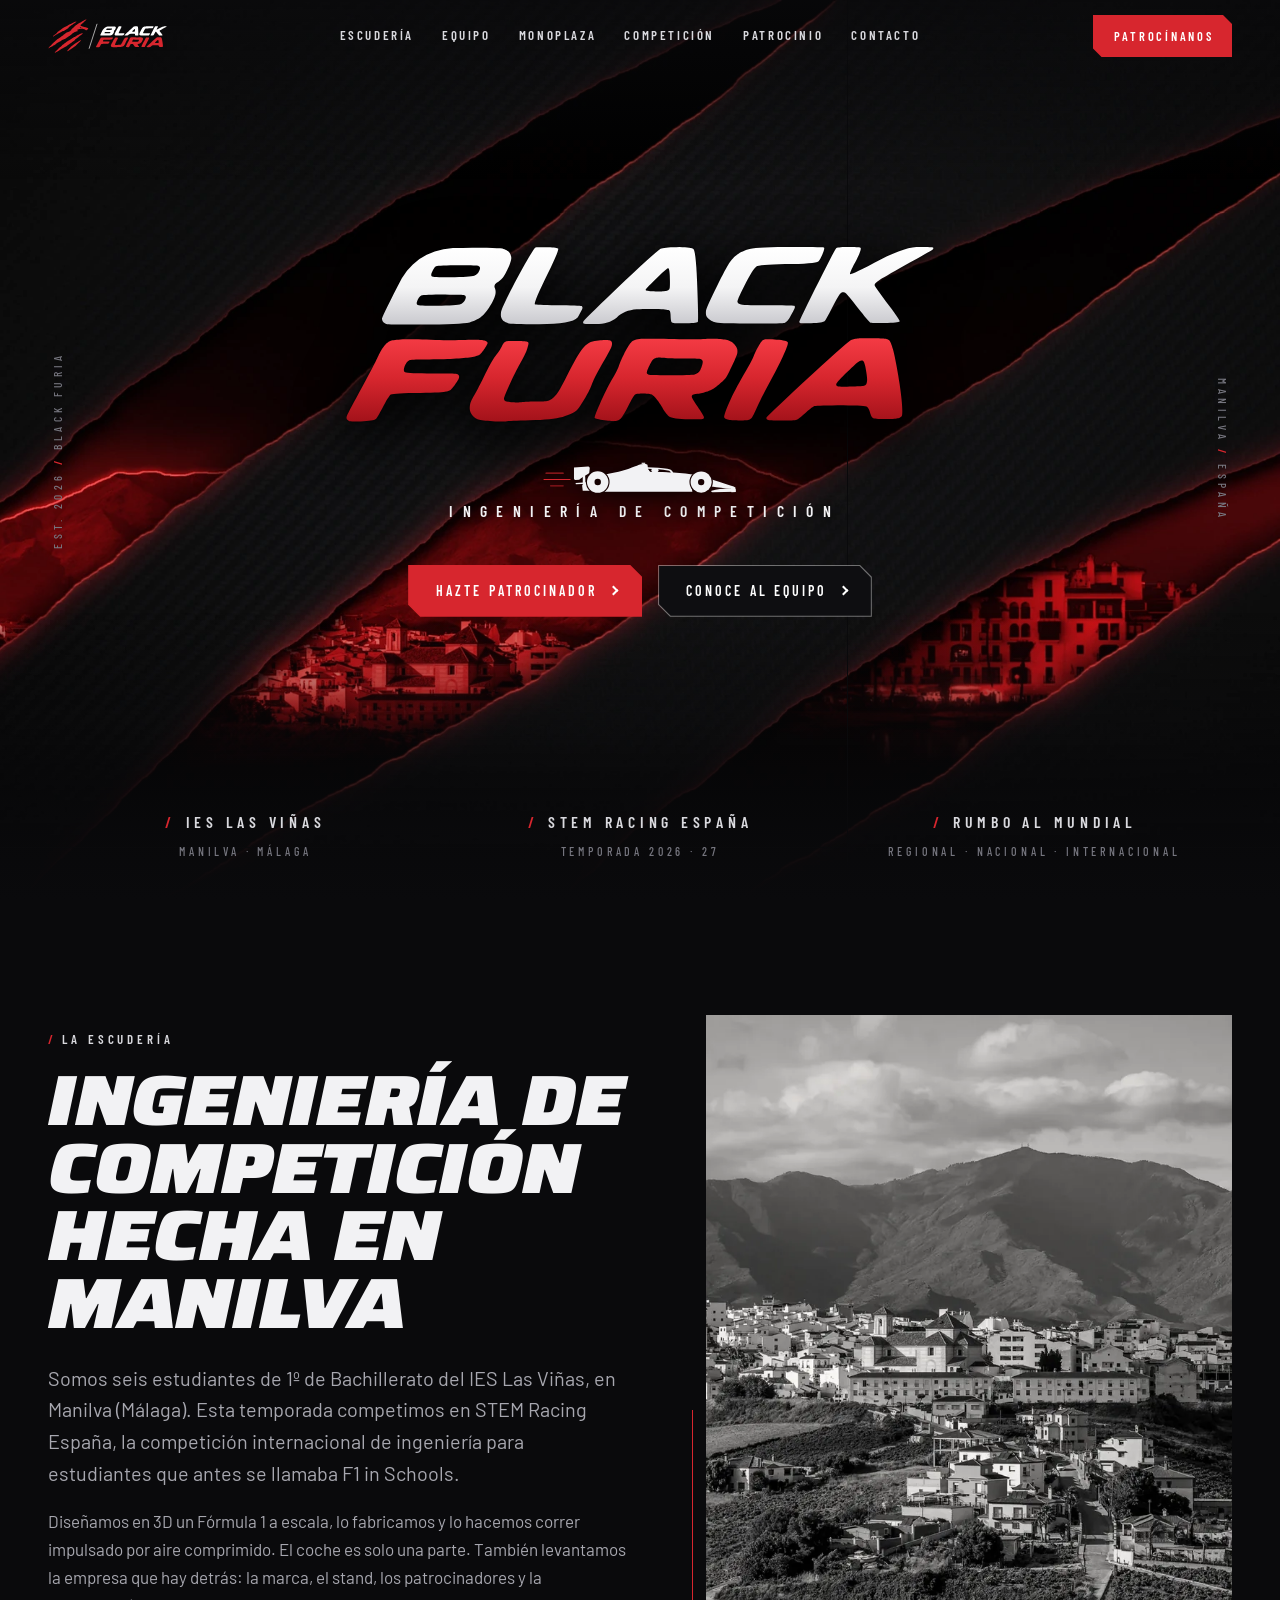
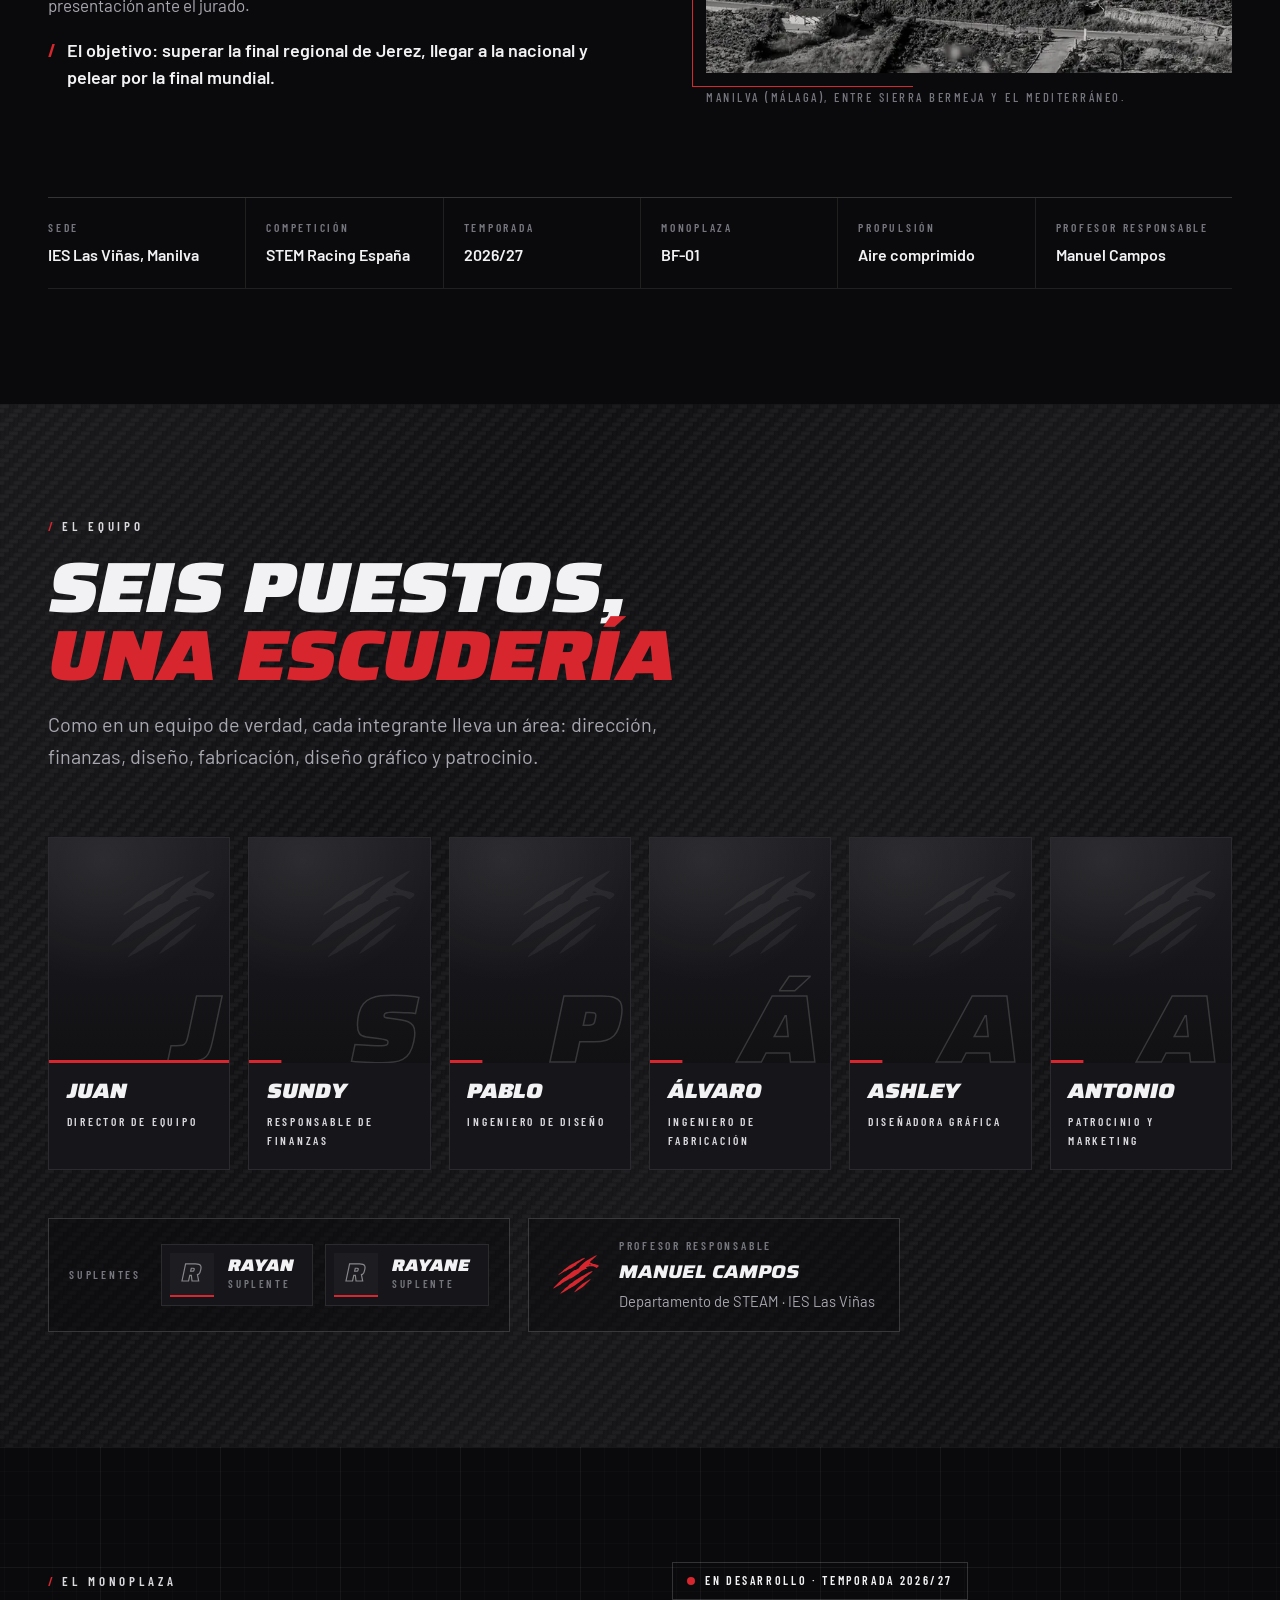
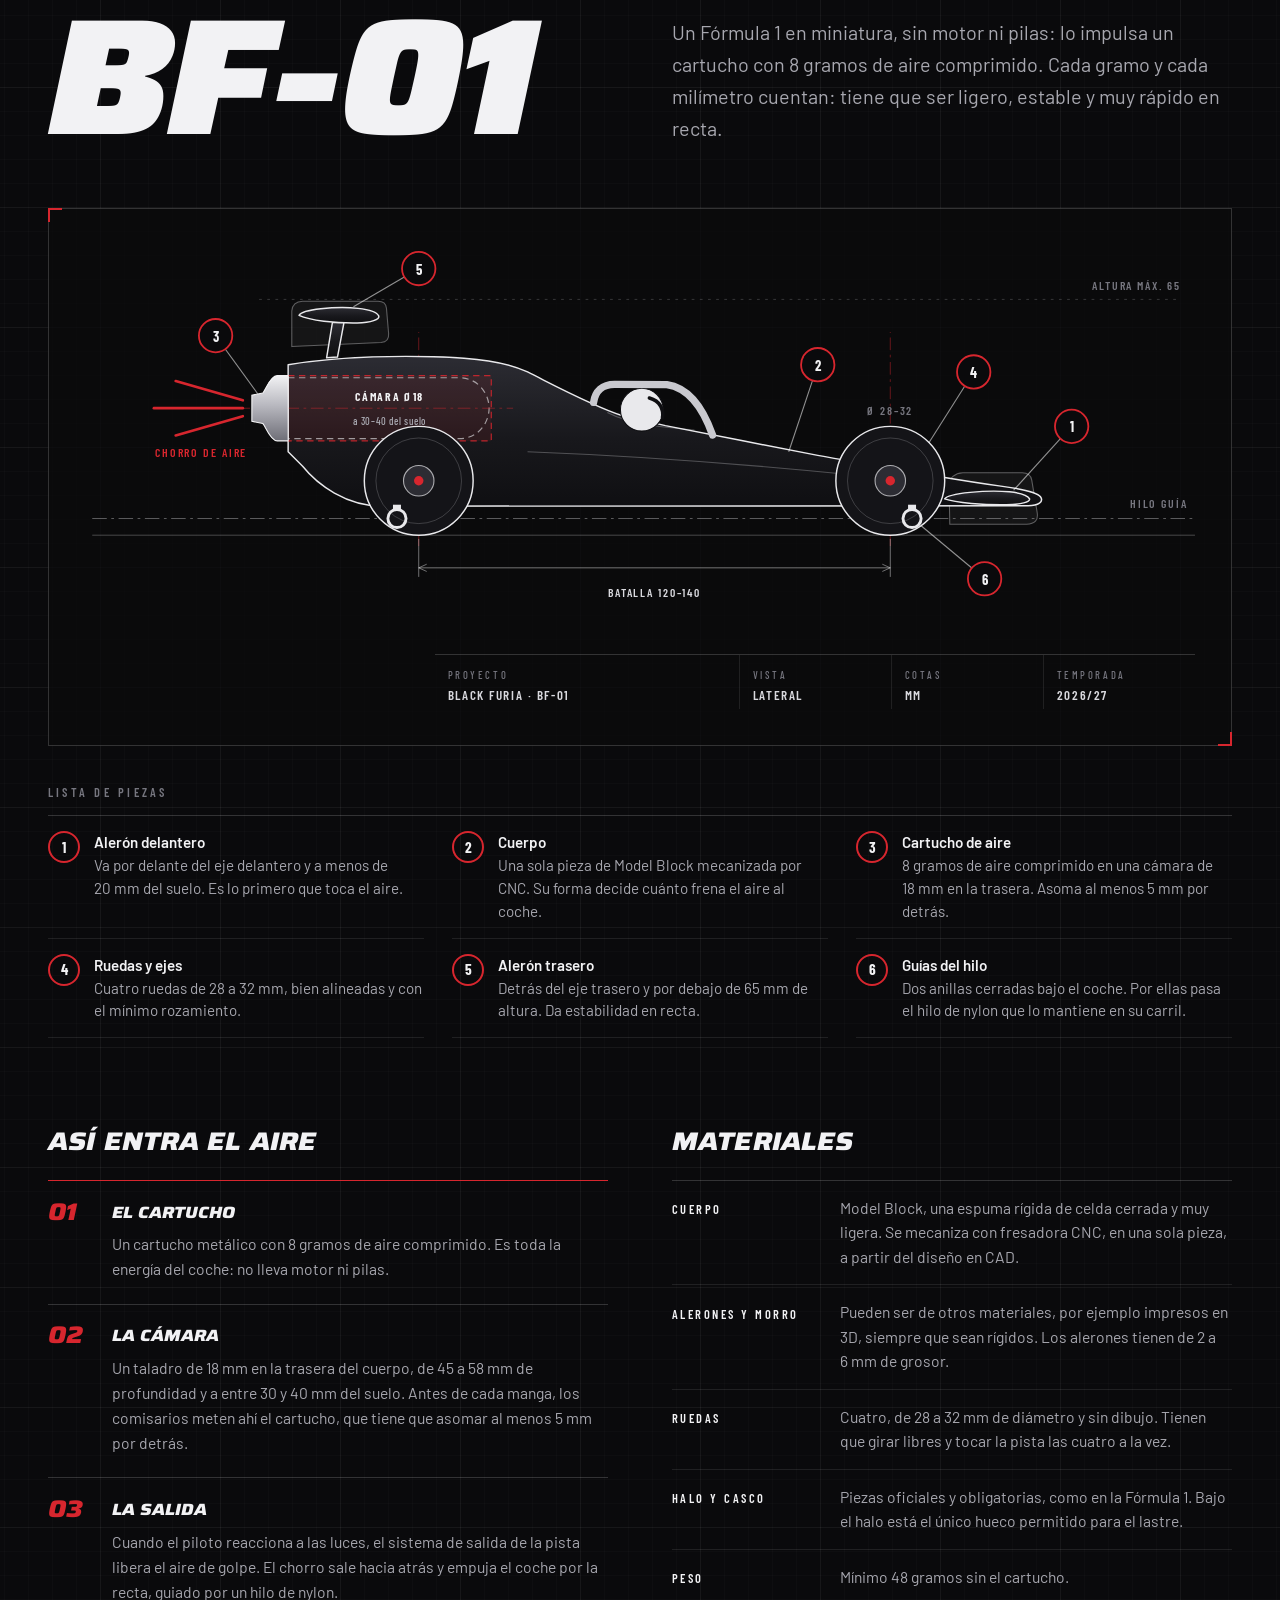
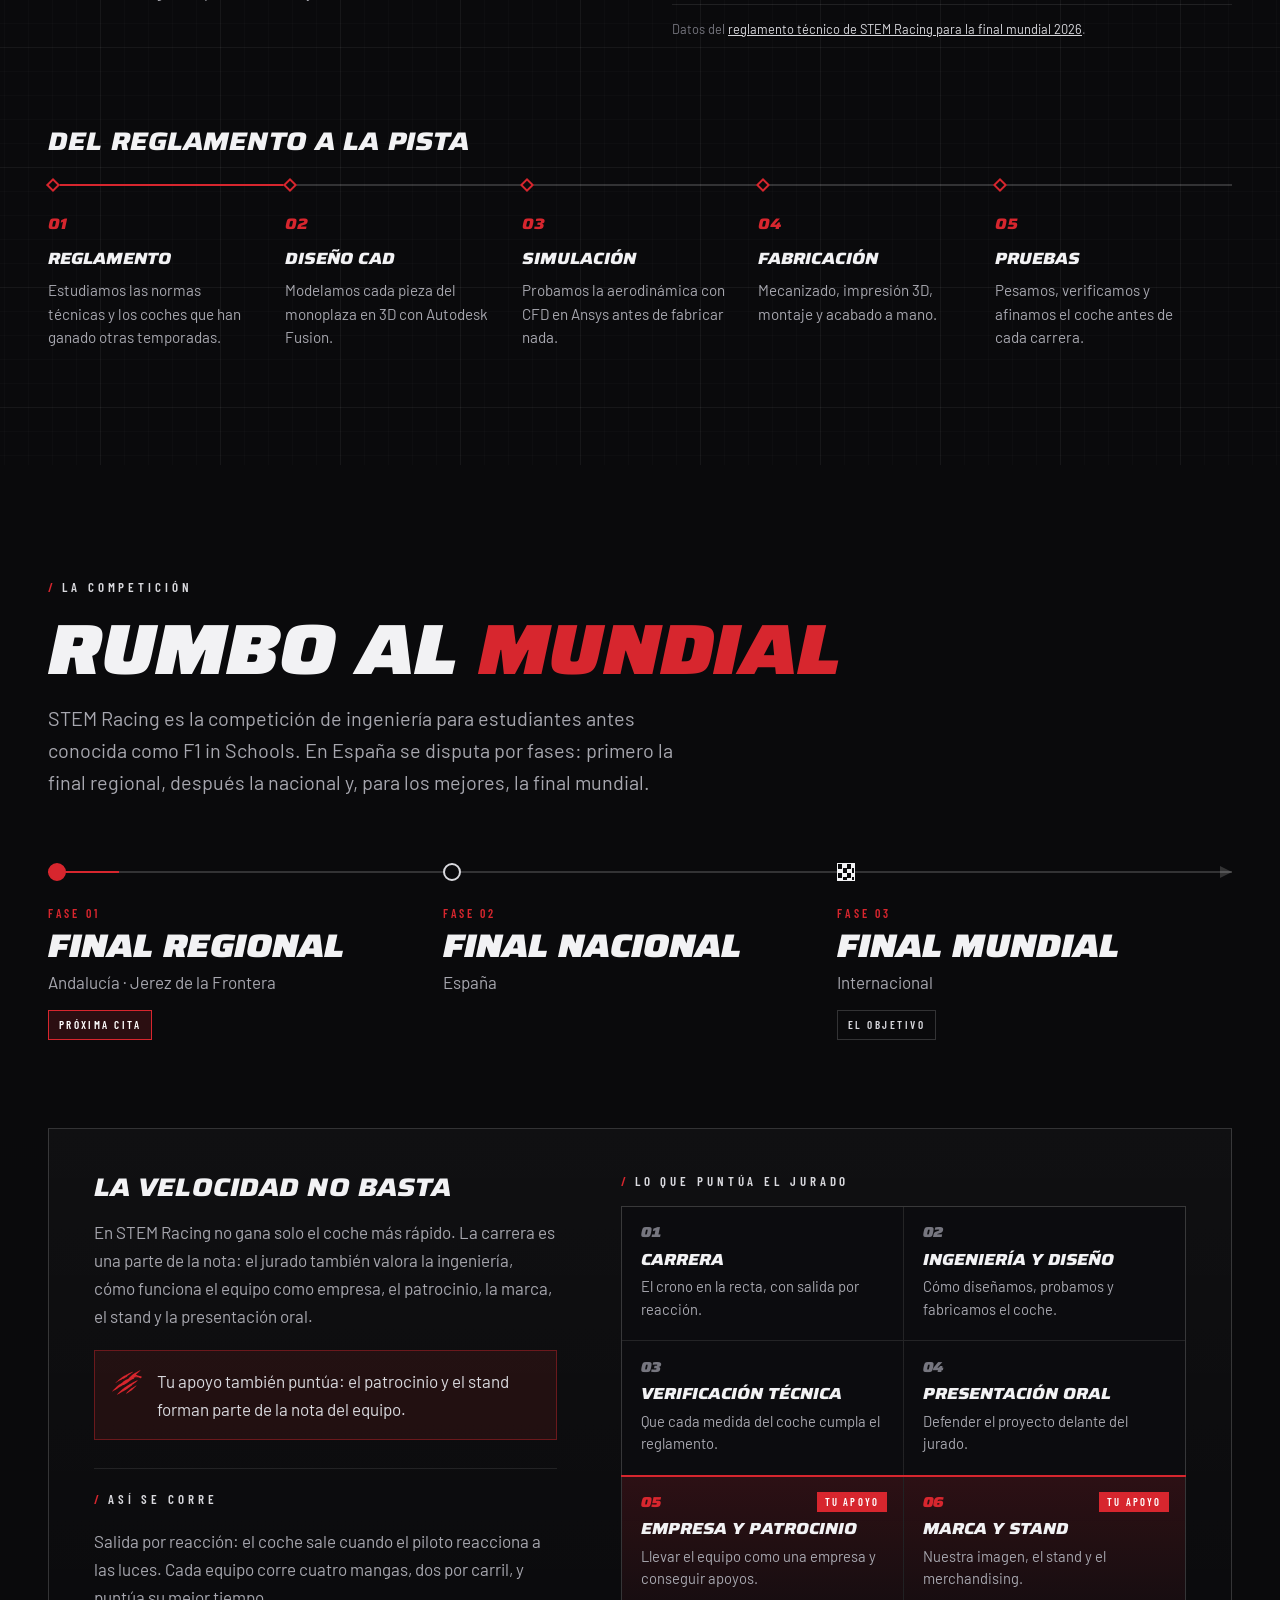
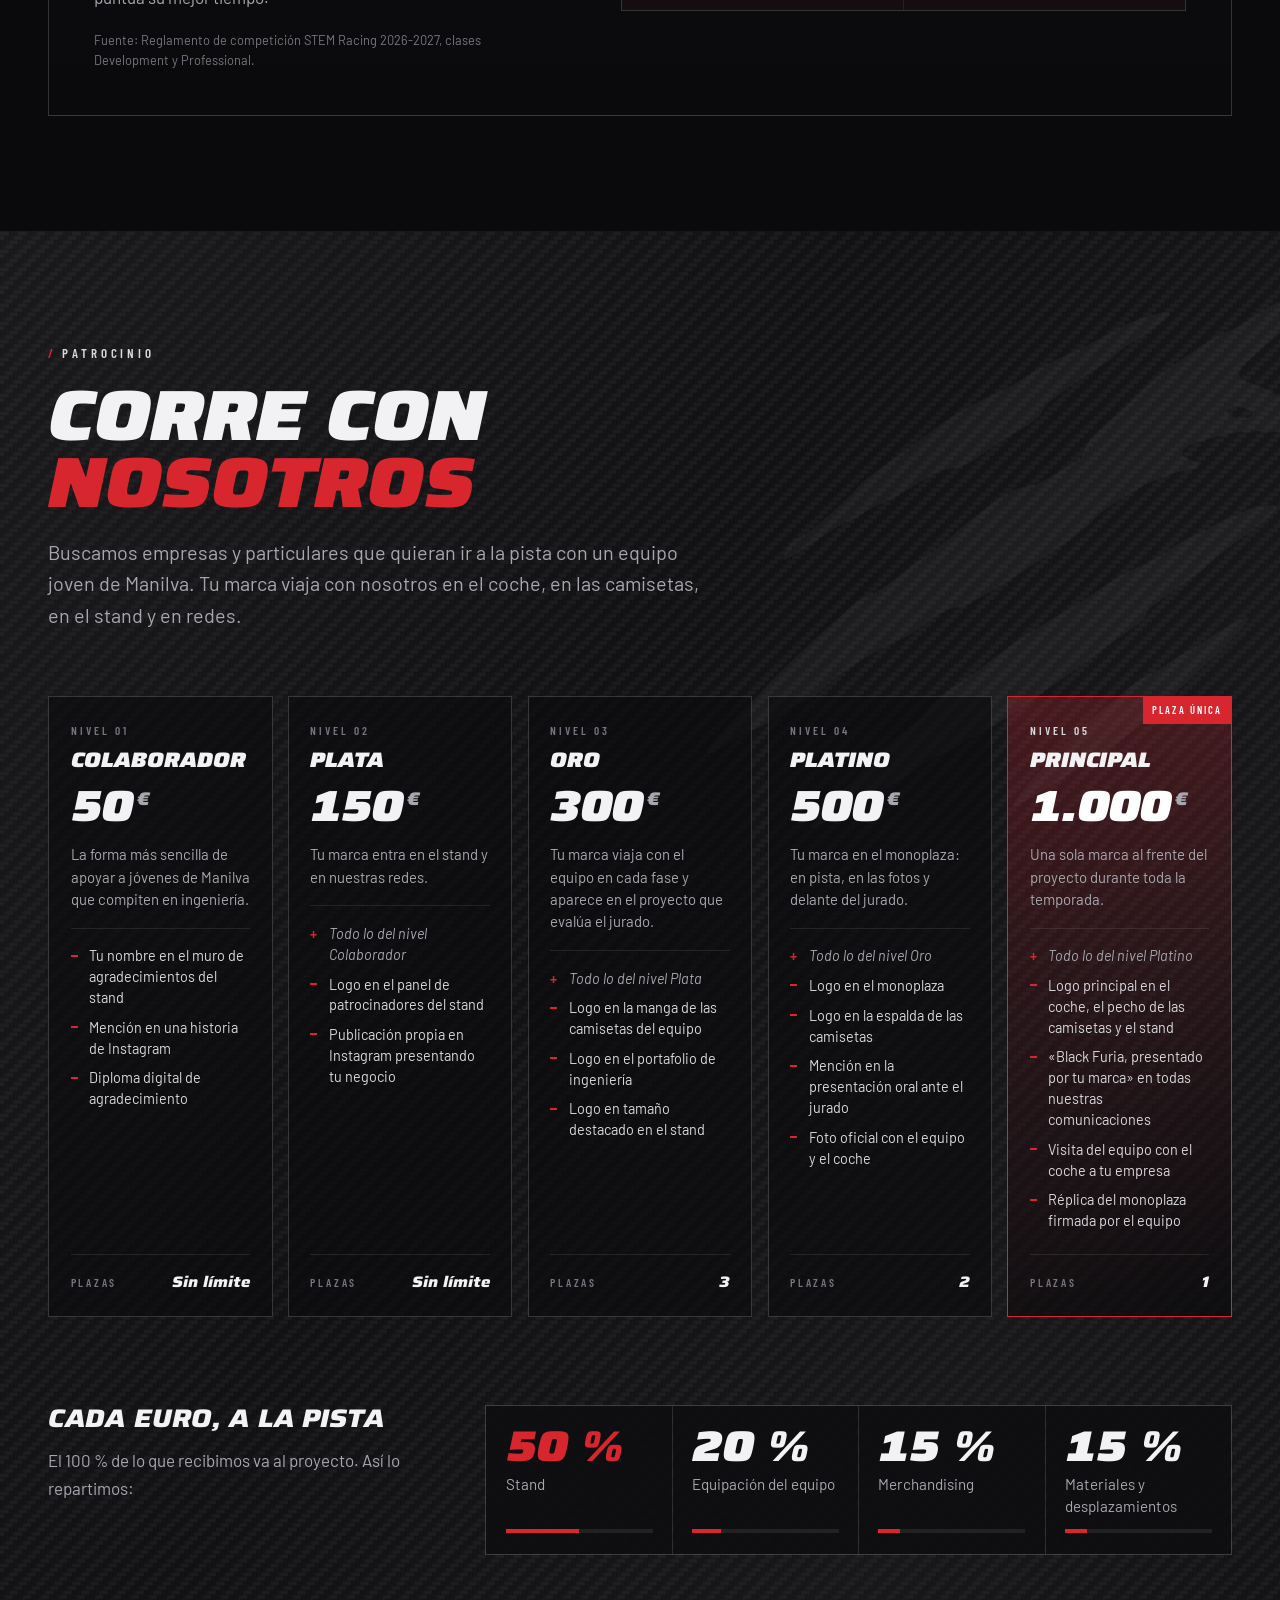
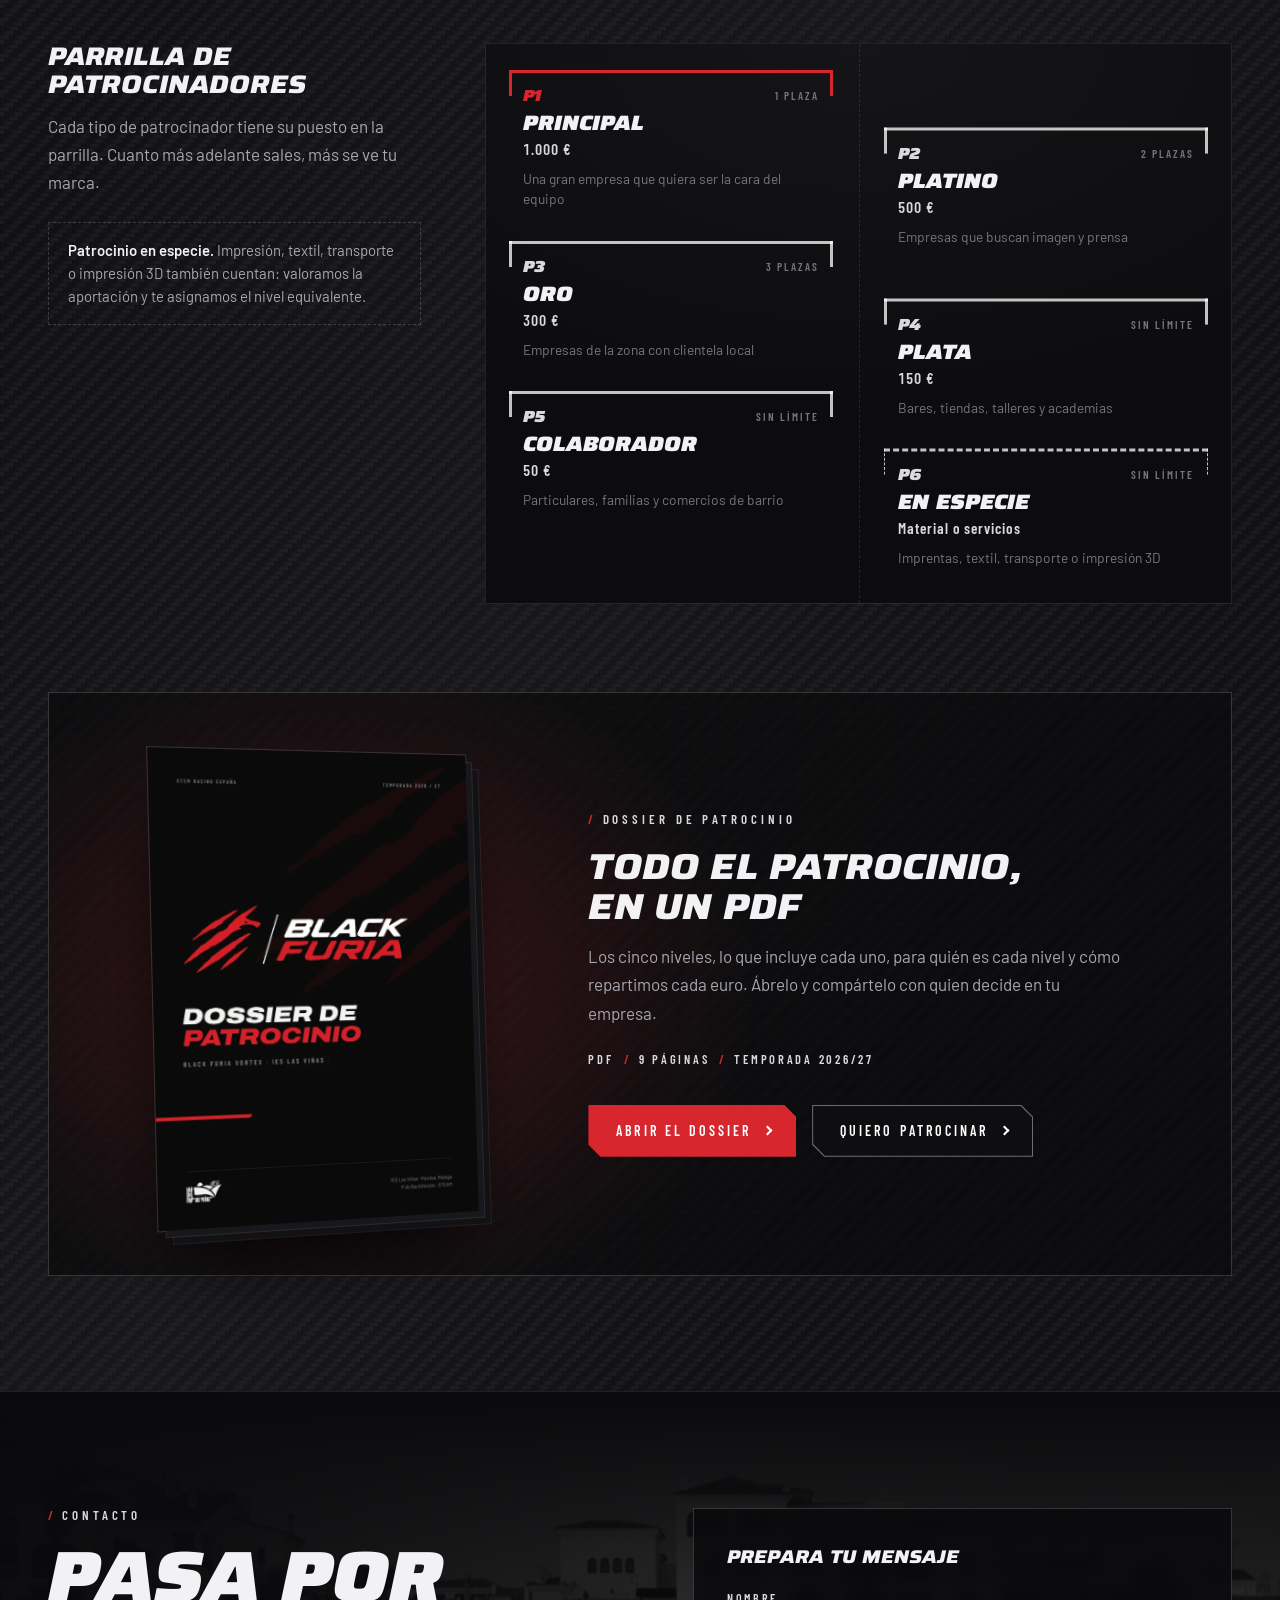
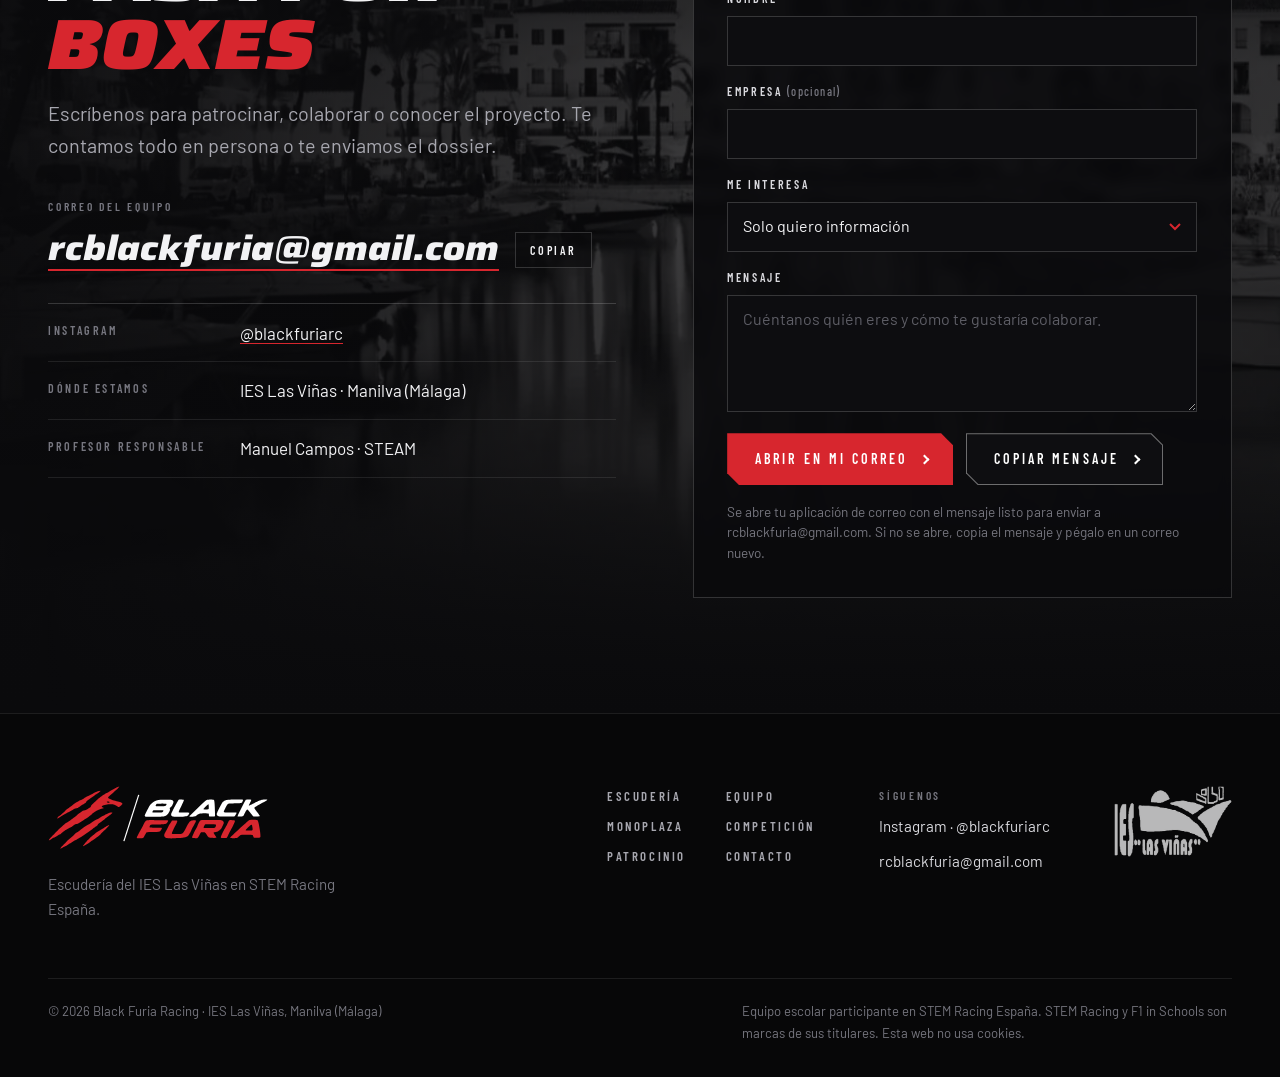
==== commit 4c3a18d3: "Dirección de Netlify en la web - og:url, og:image con la dirección completa y enlace canónico a   ht" ====
--- a/index.html
+++ b/index.html
@@ -12,10 +12,12 @@
 <meta property="og:site_name" content="Black Furia">
 <meta property="og:title" content="Black Furia · Escudería del IES Las Viñas">
 <meta property="og:description" content="Ingeniería de competición hecha en Manilva. Seis estudiantes rumbo a la final mundial de STEM Racing.">
-<meta property="og:image" content="assets/img/og-black-furia.jpg">
+<meta property="og:url" content="https://blackfuria.netlify.app/">
+<meta property="og:image" content="https://blackfuria.netlify.app/assets/img/og-black-furia.jpg">
 <meta property="og:image:width" content="1200">
 <meta property="og:image:height" content="630">
 <meta name="twitter:card" content="summary_large_image">
+<link rel="canonical" href="https://blackfuria.netlify.app/">
 <link rel="icon" href="favicon.svg" type="image/svg+xml">
 <link rel="icon" href="favicon-32.png" sizes="32x32" type="image/png">
 <link rel="apple-touch-icon" href="apple-touch-icon.png">
@@ -24,7 +26,7 @@
 <link rel="preload" href="assets/fonts/barlow-condensed-600.woff2" as="font" type="font/woff2" crossorigin>
 <link rel="stylesheet" href="assets/css/main.css">
 <script type="application/ld+json">
-{"@context":"https://schema.org","@type":"SportsTeam","name":"Black Furia","alternateName":"Black Furia Racing","sport":"STEM Racing (antes F1 in Schools)","description":"Escudería del IES Las Viñas (Manilva, Málaga) en STEM Racing España.","email":"rcblackfuria@gmail.com","sameAs":["https://www.instagram.com/blackfuriarc/"],"location":{"@type":"Place","name":"IES Las Viñas","address":{"@type":"PostalAddress","addressLocality":"Manilva","addressRegion":"Málaga","addressCountry":"ES"}},"coach":{"@type":"Person","name":"Manuel Campos"}}
+{"@context":"https://schema.org","@type":"SportsTeam","name":"Black Furia","url":"https://blackfuria.netlify.app/","logo":"https://blackfuria.netlify.app/icon-512.png","alternateName":"Black Furia Racing","sport":"STEM Racing (antes F1 in Schools)","description":"Escudería del IES Las Viñas (Manilva, Málaga) en STEM Racing España.","email":"rcblackfuria@gmail.com","sameAs":["https://www.instagram.com/blackfuriarc/"],"location":{"@type":"Place","name":"IES Las Viñas","address":{"@type":"PostalAddress","addressLocality":"Manilva","addressRegion":"Málaga","addressCountry":"ES"}},"coach":{"@type":"Person","name":"Manuel Campos"}}
 </script>
 </head>
 <body>
